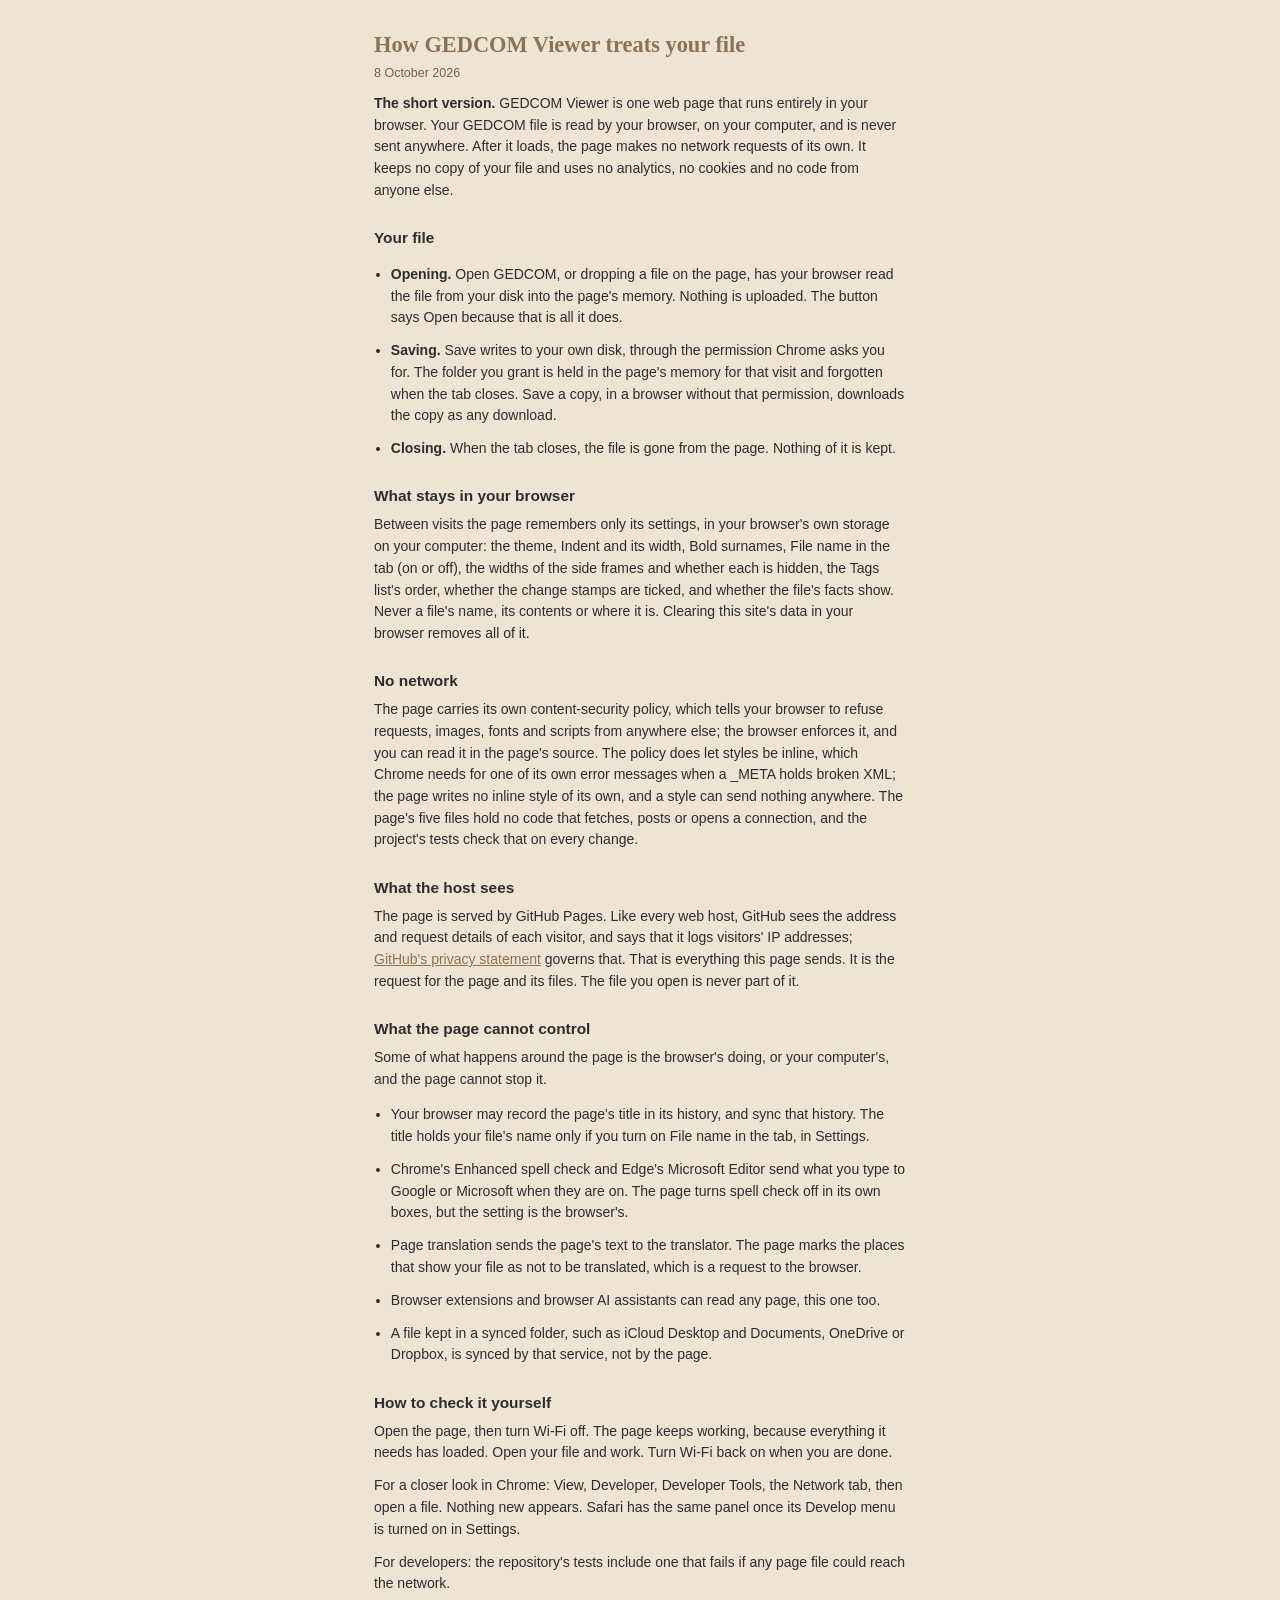
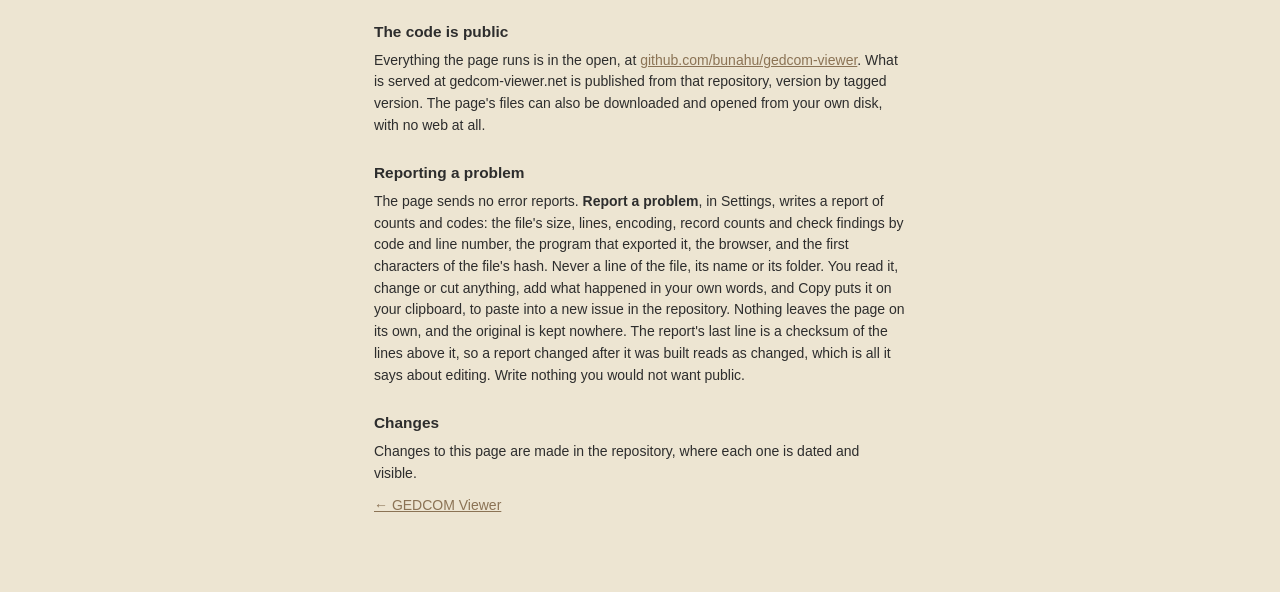
==== privacy.html @ e8d544f7 "GEDCOM Viewer 0.5.4: lines stay put when opened for typing, no file name in the tab title unless ask" ====
<!doctype html>
<!-- GEDCOM Viewer. Copyright (C) 2026 bunahu. Free software under the GNU General Public License, version 3 or later: see LICENSE. -->
<html lang="en">
<head>
<meta charset="utf-8">
<meta name="viewport" content="width=device-width, initial-scale=1">
<meta http-equiv="Content-Security-Policy" content="default-src 'none'; style-src 'self'; img-src 'self'; connect-src 'none'; form-action 'none'; base-uri 'none'">
<title>Privacy — GEDCOM Viewer</title>
<meta name="description" content="How GEDCOM Viewer treats your file: it is read in your browser and never sent anywhere; the page makes no network requests, keeps no copy, and uses no analytics.">
<link rel="stylesheet" href="style.css">
<link rel="icon" href="favicon.ico" sizes="32x32">
<link rel="icon" href="favicon.svg" type="image/svg+xml">
<link rel="apple-touch-icon" href="apple-touch-icon.png">
</head>
<body class="prose-page">

<main class="prose">
<h1>How GEDCOM Viewer treats your file</h1>
<p class="prose-date">8 October 2026</p>

<p><strong>The short version.</strong> GEDCOM Viewer is one web page that runs entirely in your
browser. Your GEDCOM file is read by your browser, on your computer, and is never sent anywhere.
After it loads, the page makes no network requests of its own. It keeps no copy of your file and
uses no analytics, no cookies and no code from anyone else.</p>

<h2>Your file</h2>
<ul>
<li><strong>Opening.</strong> Open GEDCOM, or dropping a file on the page, has your browser read the
file from your disk into the page's memory. Nothing is uploaded. The button says Open because that
is all it does.</li>
<li><strong>Saving.</strong> Save writes to your own disk, through the permission Chrome asks you for.
The folder you grant is held in the page's memory for that visit and forgotten when the tab
closes. Save a copy, in a browser without that permission, downloads the copy as any download.</li>
<li><strong>Closing.</strong> When the tab closes, the file is gone from the page. Nothing of it is
kept.</li>
</ul>

<h2>What stays in your browser</h2>
<p>Between visits the page remembers only its settings, in your browser's own storage on your
computer: the theme, Indent and its width, Bold surnames, File name in the tab (on or off),
the widths of the side frames and whether each is hidden, the Tags list's order, whether the change
stamps are ticked, and whether the file's facts show. Never a file's name, its contents or where it
is. Clearing this site's data in your browser removes all of it.</p>

<h2>No network</h2>
<p>The page carries its own content-security policy, which tells your browser to refuse requests,
images, fonts and scripts from anywhere else; the browser enforces it, and you can read it in the
page's source. The policy does let styles be inline, which Chrome needs for one of its own error
messages when a _META holds broken XML; the page writes no inline style of its own, and
a style can send nothing anywhere. The page's five files hold no code that fetches, posts or opens
a connection, and the project's tests check that on every change.</p>

<h2>What the host sees</h2>
<p>The page is served by GitHub Pages. Like every web host, GitHub sees the address and request
details of each visitor, and says that it logs visitors' IP addresses;
<a href="https://docs.github.com/site-policy/privacy-policies/github-general-privacy-statement">GitHub's privacy statement</a>
governs that. That is everything this page sends. It is the request for the page and its files.
The file you open is never part of it.</p>

<h2>What the page cannot control</h2>
<p>Some of what happens around the page is the browser's doing, or your computer's, and the page
cannot stop it.</p>
<ul>
<li>Your browser may record the page's title in its history, and sync that history. The title holds
your file's name only if you turn on File name in the tab, in Settings.</li>
<li>Chrome's Enhanced spell check and Edge's Microsoft Editor send what you type to Google or
Microsoft when they are on. The page turns spell check off in its own boxes, but the setting is
the browser's.</li>
<li>Page translation sends the page's text to the translator. The page marks the places that show
your file as not to be translated, which is a request to the browser.</li>
<li>Browser extensions and browser AI assistants can read any page, this one too.</li>
<li>A file kept in a synced folder, such as iCloud Desktop and Documents, OneDrive or Dropbox, is
synced by that service, not by the page.</li>
</ul>

<h2>How to check it yourself</h2>
<p>Open the page, then turn Wi-Fi off. The page keeps working, because everything it needs has
loaded. Open your file and work. Turn Wi-Fi back on when you are done.</p>
<p>For a closer look in Chrome: View, Developer, Developer Tools, the Network tab, then open a file.
Nothing new appears. Safari has the same panel once its Develop menu is turned on in Settings.</p>
<p>For developers: the repository's tests include one that fails if any page file could reach the
network.</p>

<h2>The code is public</h2>
<p>Everything the page runs is in the open, at
<a href="https://github.com/bunahu/gedcom-viewer">github.com/bunahu/gedcom-viewer</a>. What is
served at gedcom-viewer.net is published from that repository, version by tagged version. The
page's files can also be downloaded and opened from your own disk, with no web at all.</p>

<h2>Reporting a problem</h2>
<p>The page sends no error reports. <strong>Report a problem</strong>, in Settings, writes a report of
counts and codes: the file's size, lines, encoding, record counts and check findings by code and
line number, the program that exported it, the browser, and the first characters of the file's
hash. Never a line of the file, its name or its folder. You read it, change or cut anything, add
what happened in your own words, and Copy puts it on your clipboard, to paste into a new issue in
the repository. Nothing leaves the page on its own, and the original is kept nowhere. The report's
last line is a checksum of the lines above it, so a report changed after it was built reads as
changed, which is all it says about editing. Write nothing you would not want public.</p>

<h2>Changes</h2>
<p>Changes to this page are made in the repository, where each one is dated and visible.</p>

<p class="prose-back"><a href="index.html">← GEDCOM Viewer</a></p>
</main>

</body>
</html>
---- style.css ----
/* GEDCOM Viewer. Copyright (C) 2026 bunahu. Free software under the GNU General Public License, version 3 or later: see LICENSE. */
/* GEDCOM Viewer — the look.
 *
 * Every colour, size and width is a custom property in the first three blocks below; the rules
 * after them only use them. README.md lists the properties and what each one moves.
 */

/* The sibling project's three palettes, as it has them (sibling/frontend/src/index.css at v3.254.9). Light is the
   default; Theme steps light → sunset → dark by setting a class on <html>. */
:root {
  --color-bg: #ede5d2;
  --color-bg-card: #f6efe1;
  --color-bg-sidebar: #e3d8c3;
  --color-text: #2d2d2d;
  --color-text-muted: #6e6256;
  --color-nonbio: #2563eb;
  --color-info: #2563eb;
  --color-border: #d3c8b3;
  --color-accent: #c4a45a;
  --color-accent-hover: #8b7355;
  --color-success: #5cb85c;
  --color-warning: #d4a24e;
  --color-danger: #c0392b;
  --color-entity-repository: #6d4aa0;
  --color-entity-collection: #4558a3;
  --color-entity-source: #1f6d39;
  --color-entity-source-claim: #689f38;
  --color-entity-assertion: #d4ae22;
  --color-entity-workshop: #c2410c;
  --color-affiliation: #2a7d8c;
  --color-ancestor: #a67c00;
  --color-assertion-mark: #9c3a9e;
}

.dark {
  --color-bg: #1a1814;
  --color-bg-card: #221f1c;
  --color-bg-sidebar: #28251f;
  --color-text: #e8e6df;
  --color-text-muted: #8a857a;
  --color-nonbio: #7da9f0;
  --color-info: #7da9f0;
  --color-border: #36322a;
  --color-accent: #c4a45a;
  --color-accent-hover: #8b7355;
  --color-success: #5cb85c;
  --color-warning: #d4a24e;
  --color-danger: #c0392b;
  --color-entity-repository: #8c6bc4;
  --color-entity-collection: #6b7ec9;
  --color-entity-source: #4ea05a;
  --color-entity-source-claim: #91c84e;
  --color-entity-assertion: #ecc83c;
  --color-entity-workshop: #e07a3d;
  --color-affiliation: #3a9bad;
  --color-ancestor: #e3ba4d;
  --color-assertion-mark: #d488e0;
  color-scheme: dark;
}

.sunset {
  --color-bg: #3e3933;
  --color-bg-card: #4a4339;
  --color-bg-sidebar: #56503f;
  --color-text: #ede4d3;
  --color-text-muted: #b8aa92;
  --color-nonbio: #8fb8f5;
  --color-info: #8fb8f5;
  --color-border: #5a4f43;
  --color-accent: #c4a45a;
  --color-accent-hover: #8b7355;
  --color-success: #5cb85c;
  --color-warning: #d4a24e;
  --color-danger: #c0392b;
  --color-entity-repository: #8c6bc4;
  --color-entity-collection: #6b7ec9;
  --color-entity-source: #4ea05a;
  --color-entity-source-claim: #91c84e;
  --color-entity-assertion: #ecc83c;
  --color-entity-workshop: #e07a3d;
  --color-affiliation: #3a9bad;
  --color-ancestor: #e3ba4d;
  --color-assertion-mark: #d488e0;
  color-scheme: dark;
}

/* GEDCOM Viewer's own properties. Colours here are drawn from the palette above, so each theme carries
   them; change one here and it changes in all three. */
:root {
  /* type */
  --font-title: 'Iowan Old Style', 'Palatino Linotype', Palatino, 'Book Antiqua', Georgia, serif;
  --font-size-title: 20px;
  --title-color: var(--color-accent-hover);         /* GEDCOM, in the title */
  --font-size-file: 15px;                           /* the open file's name */
  --file-bg: color-mix(in srgb, var(--color-accent) 16%, transparent);
  --file-border: var(--color-accent);
  --font-body: -apple-system, BlinkMacSystemFont, 'Segoe UI', Roboto, sans-serif;
  --font-grid: ui-monospace, SFMono-Regular, Menlo, monospace;
  --font-size-body: 14px;
  --font-size-small: 12.5px;
  --font-size-grid: 13px;
  --tag-weight: 650;

  /* the grid */
  --row-height: 22px;                 /* every row, one height; the page reads it at load */
  --tab-size: 4;                      /* how wide a tab inside a value shows */
  --row-tint: transparent;            /* a row's tint; each state below sets it (selected, found, changed…) */
  --row-selected: color-mix(in srgb, var(--color-accent) 30%, transparent);
  --row-hit: color-mix(in srgb, var(--color-info) 12%, transparent);
  --row-hover: color-mix(in srgb, var(--color-accent) 10%, transparent);
  --line-number-color: var(--color-text-muted);
  --level-color: var(--color-text-muted);
  --id-color: var(--color-accent-hover);
  --tag-color: var(--color-text);
  --value-color: var(--color-text);
  --pointer-color: var(--color-info);
  --raw-color: var(--color-danger);   /* a line that did not parse, shown as written */
  --match-bg: color-mix(in srgb, var(--color-warning) 55%, transparent);
  --special-bg: color-mix(in srgb, var(--color-warning) 30%, transparent);
  --mark-error: var(--color-danger);
  --mark-note: var(--color-warning);
  --mark-size: 7px;
  --fold-color: var(--color-text-muted);   /* the ▸ ▾ that shut and open a block */
  --section-bg: color-mix(in srgb, var(--color-text) 7%, transparent);   /* a section's row, between record types */
  --fold-size: 1.25em;
  --hidden-bg: var(--hover-bg);            /* the count of lines a shut block hides */

  /* editing: what is not yet saved */
  --mark-changed: var(--color-entity-collection);   /* a changed line: the bar at its left, its tint */
  --mark-added: var(--color-success);               /* an added line */
  --mark-removed: var(--color-danger);              /* the rule where lines were removed */
  --mark-bar: 3px;
  --row-changed: color-mix(in srgb, var(--mark-changed) 14%, transparent);
  --row-added: color-mix(in srgb, var(--mark-added) 14%, transparent);
  --row-removed: color-mix(in srgb, var(--mark-removed) 10%, transparent);   /* a removed line, with Edit on */
  --mark-moved: var(--color-affiliation);           /* a moved line (3.4a): the bar at its left, its tint; the rule where it was taken from */
  --row-moved: color-mix(in srgb, var(--mark-moved) 12%, transparent);
  --drop-line: var(--color-accent);                 /* the gold line where a dragged block would land */
  --drop-line-width: 2px;
  --drag-dim: 0.35;                                 /* how faint what would move is drawn while it is dragged */
  --edit-bg: var(--color-bg);                       /* the box a line is typed in */
  --more-color: var(--color-text-muted);            /* "… 81,797 more" at the end of a clipped row */

  /* the frame */
  --left-width: 290px;                /* the side panel; dragged wider or narrower, remembered */
  --right-width: 360px;               /* the right pane; the same */
  --split-width: 5px;
  --split-color: var(--color-border);
  --icon-button: 28px;                /* the square buttons that carry an icon: the side frames, the tags' order */
  --strip-height: 38px;               /* the strip above the lines: Top, Back, Collapse all */
  --aside-shade: color-mix(in srgb, var(--color-text) 28%, transparent);   /* the shade at the number column's edge while the lines are scrolled sideways */
  --frame-ease: 200ms;                /* how long a side frame takes to hide or show */
  --menu-width: 19em;                 /* the Settings menu */
  --copy-color: var(--color-text-muted);   /* the copy button at a box's top right */
  --copy-done: var(--color-success);       /* …once it has copied */
  --surname-weight: 700;              /* Bold surnames */
  --help-max-width: 40em;             /* what a check means, in the right frame */
  --prose-max-width: 38em;            /* the privacy page's column of text */
  --report-height: 14em;              /* the Report a problem box */
  --meta-max-height: 60vh;            /* the story of a _META, before it scrolls */
  --table-border: var(--color-border);   /* the tables in a story, and the persons of a _META */
  --list-row-height: 26px;            /* the rows of Records, Checks and Tags */
  --bar-padding: 8px 14px;
  --gap: 10px;
  --radius: 0.5rem;                   /* inputs, buttons and cards, as the sibling project's */
  --input-padding: 0.3rem 0.6rem;
  --focus-ring: 2px solid var(--color-accent);
  --pressed-bg: color-mix(in srgb, var(--color-accent) 35%, transparent);
  --hover-bg: color-mix(in srgb, var(--color-accent) 18%, transparent);
  --drop-bg: color-mix(in srgb, var(--color-accent) 18%, transparent);
  --dialog-width: 46rem;
  --shadow: 0 12px 36px color-mix(in srgb, var(--color-text) 24%, transparent);
  --backdrop: color-mix(in srgb, var(--color-text) 22%, transparent);
}

/* ---------------------------------------------------------------------------------------------- */

html, body { height: 100%; overscroll-behavior: none; }
body {
  margin: 0;
  display: flex;
  flex-direction: column;
  overflow: hidden;
  background: var(--color-bg);
  color: var(--color-text);
  font: var(--font-size-body)/1.4 var(--font-body);
  -webkit-font-smoothing: antialiased;
}
button, input { font: inherit; color: inherit; }
input[type="checkbox"] { accent-color: var(--color-accent); }

.button {
  padding: var(--input-padding);
  border: 1px solid var(--color-border);
  border-radius: var(--radius);
  background: transparent;
  cursor: pointer;
  white-space: nowrap;
}
.button:hover:not(:disabled) { background: var(--hover-bg); }
.button[aria-pressed="true"] { background: var(--pressed-bg); border-color: var(--color-accent); }
.button:disabled { opacity: 0.4; cursor: default; }
.button:focus-visible { outline: var(--focus-ring); outline-offset: -1px; }

/* the sibling project's .sibling-input: half-rem radius, a one-pixel border, the gold ring when in use */
.input {
  min-width: 0;
  padding: var(--input-padding);
  border: 1px solid var(--color-border);
  border-radius: var(--radius);
  background: var(--color-bg);
  color: var(--color-text);
}
.input::placeholder { color: var(--color-text-muted); }
.input:focus { outline: var(--focus-ring); outline-offset: -1px; }

/* a square button carrying an icon */
.icon-button {
  flex: none;
  width: var(--icon-button);
  height: var(--icon-button);
  padding: 0;
  border: 1px solid transparent;
  border-radius: var(--radius);
  background: transparent;
  color: var(--color-text-muted);
  cursor: pointer;
  display: inline-flex;
  align-items: center;
  justify-content: center;
}
.icon-button:hover { background: var(--hover-bg); color: var(--color-text); }
.icon-button[aria-pressed="true"] { background: var(--pressed-bg); border-color: var(--color-accent); color: var(--color-text); }
.icon-button:focus-visible { outline: var(--focus-ring); outline-offset: -1px; }

/* -- the bar ----------------------------------------------------------------------------------- */

.bar {
  flex: none;
  padding: var(--bar-padding);
  background: var(--color-bg-card);
  border-bottom: 1px solid var(--color-border);
}
.bar-top { display: flex; align-items: center; gap: var(--gap); min-width: 0; }
.app-name { white-space: nowrap; }
.app-title { font-family: var(--font-title); font-size: var(--font-size-title); letter-spacing: 0.01em; }
.app-title-gedcom { color: var(--title-color); font-weight: 700; letter-spacing: 0.06em; }
.version { font-size: var(--font-size-small); color: var(--color-text-muted); }
/* the open file's name: a chip; a click shows its facts under it */
.file-name {
  min-width: 0;
  max-width: 42vw;
  padding: 3px 12px;
  border: 1px solid var(--file-border);
  border-radius: 999px;
  background: var(--file-bg);
  font-size: var(--font-size-file);
  font-weight: 650;
  overflow: hidden;
  text-overflow: ellipsis;
  white-space: nowrap;
  cursor: pointer;
}
.file-name::after { content: ' ▸'; color: var(--color-text-muted); font-weight: 400; }
.file-name[aria-expanded="true"]::after { content: ' ▾'; }
.file-name:hover { background: var(--pressed-bg); }
.file-name:focus-visible { outline: var(--focus-ring); outline-offset: 1px; }
.file-name[hidden] { display: none; }
.dirty { margin-left: calc(-0.6 * var(--gap)); color: var(--mark-changed); }
.dirty[hidden] { display: none; }
.actions { margin-left: auto; display: flex; align-items: center; gap: 6px; }
.gap { width: var(--gap); }
.goto-box { display: inline-flex; align-items: center; gap: 4px; }
.goto { width: 9.5em; }
.goto-go, .goto-clear { padding: 0.3rem 0.55rem; }
.indent-width { width: 3.6em; }
/* Settings: a menu under its button, closed by a click elsewhere or Esc */
.menu {
  position: fixed;
  margin: 0;
  min-width: var(--menu-width);
  padding: 10px 12px;
  border: 1px solid var(--color-border);
  border-radius: var(--radius);
  background: var(--color-bg-card);
  color: var(--color-text);
  box-shadow: var(--shadow);
  flex-direction: column;
  gap: 8px;
}
.menu:popover-open { display: flex; }
.menu-row { display: flex; align-items: center; justify-content: space-between; gap: 12px; }
.menu-name { color: var(--color-text-muted); }
.menu-choices { display: inline-flex; align-items: center; gap: 4px; }
.facts {
  margin-top: 3px;
  min-height: 1.4em;
  color: var(--color-text-muted);
  font-size: var(--font-size-small);
  white-space: nowrap;
  overflow: hidden;
  text-overflow: ellipsis;
}
.facts .fact.is-link {
  padding: 0;
  border: 0;
  background: none;
  font: inherit;
  color: inherit;
  cursor: pointer;
  text-decoration: underline dotted;
  text-underline-offset: 3px;
}
.facts .fact.is-link:hover { color: var(--pointer-color); }
.facts .open-another { margin-left: 2em; color: var(--pointer-color); text-decoration: none; }
.facts .sha {
  padding: 0;
  border: 0;
  background: none;
  color: var(--pointer-color);
  cursor: pointer;
  font-size: inherit;
}
.facts .hash { font-family: var(--font-grid); user-select: all; }

/* -- the counts bar ---------------------------------------------------------------------------- */

.counts {
  flex: none;
  display: flex;
  gap: 4px;
  min-height: 2.1em;
  padding: 4px 10px;
  overflow-x: auto;
  white-space: nowrap;
  border-bottom: 1px solid var(--color-border);
}
.count-item {
  padding: 2px 8px;
  border: 0;
  border-radius: var(--radius);
  background: none;
  cursor: pointer;
}
.count-item:hover { background: var(--hover-bg); }
.count-name { color: var(--color-text-muted); margin-right: 0.4em; }
.count-figure { font-weight: 600; font-variant-numeric: tabular-nums; }

/* -- the three columns ------------------------------------------------------------------------- */

.work {
  flex: 1;
  min-height: 0;
  display: grid;
  grid-template-columns: var(--left-width) var(--split-width) minmax(0, 1fr) var(--split-width) var(--right-width);
}
.work { transition: grid-template-columns var(--frame-ease) ease; }
.work.left-hidden { grid-template-columns: 0 var(--split-width) minmax(0, 1fr) var(--split-width) var(--right-width); }
.work.right-hidden { grid-template-columns: var(--left-width) var(--split-width) minmax(0, 1fr) var(--split-width) 0; }
.work.left-hidden.right-hidden { grid-template-columns: 0 var(--split-width) minmax(0, 1fr) var(--split-width) 0; }
/* a hidden frame narrows to nothing over the ease, and only then is out of reach */
.side, .detail { min-width: 0; overflow: hidden; }
.work.left-hidden .side, .work.right-hidden .detail { visibility: hidden; transition: visibility 0s var(--frame-ease); }
.split { background: var(--split-color); cursor: col-resize; }
.work.left-hidden #split-left, .work.right-hidden #split-right { cursor: default; }

.side {
  min-height: 0;
  display: flex;
  flex-direction: column;
  background: var(--color-bg-sidebar);
}
.tabs { flex: none; display: flex; flex-direction: column; gap: 1px; padding: 8px; }
.tab {
  display: flex;
  justify-content: space-between;
  padding: 4px 10px;
  border: 0;
  border-radius: var(--radius);
  background: none;
  text-align: left;
  cursor: pointer;
}
.tab:hover { background: var(--hover-bg); }
.tab[aria-selected="true"] { background: var(--pressed-bg); font-weight: 600; }
.tab-count { font-variant-numeric: tabular-nums; font-weight: 600; }
.n-error { color: var(--mark-error); }
.n-note { color: var(--mark-note); margin-left: 0.6em; }

.panel { flex: 1; min-height: 0; display: flex; flex-direction: column; gap: 6px; padding: 0 8px 8px; }
.panel[hidden] { display: none; }
.panel-head { flex: none; display: flex; gap: 6px; align-items: center; }
.panel-head-end { justify-content: flex-end; }
.panel-head .input { flex: 1; }
.panel-sum { flex: none; padding: 0 4px; color: var(--color-text-muted); font-size: var(--font-size-small); }
.search-nav { flex: none; display: flex; gap: 6px; align-items: center; }
.search-count { flex: 1; text-align: center; font-variant-numeric: tabular-nums; }
.chip {
  padding: 2px 8px;
  border: 1px solid var(--color-accent);
  border-radius: var(--radius);
  background: var(--pressed-bg);
  cursor: pointer;
  white-space: nowrap;
}

/* a list of rows: Records, Checks, Tags */
.list {
  flex: 1;
  min-height: 0;
  overflow-y: auto;
  overflow-anchor: none;
  --row-height: var(--list-row-height);
  border-radius: var(--radius);
  background: var(--color-bg-card);
  border: 1px solid var(--color-border);
}
.item {
  height: var(--list-row-height);
  line-height: var(--list-row-height);
  display: flex;
  gap: 8px;
  padding: 0 8px;
  overflow: hidden;
  white-space: nowrap;
  cursor: pointer;
  font-size: var(--font-size-small);
}
.item:hover { background: var(--row-hover); }
.item .muted { color: var(--color-text-muted); flex: none; }
.item .main { flex: 1; min-width: 0; overflow: hidden; text-overflow: ellipsis; }
.item .end { flex: none; margin-left: auto; color: var(--color-text-muted); font-variant-numeric: tabular-nums; }
.item.is-head { font-weight: 600; }
.item.is-head.is-error .muted:first-child { color: var(--mark-error); }
.item.is-head.is-note .muted:first-child { color: var(--mark-note); }
.item.is-sub { padding-left: 22px; }
.item .mono { font-family: var(--font-grid); }
.item.is-changed { box-shadow: inset var(--mark-bar) 0 0 var(--mark-changed); }
.item.is-added { box-shadow: inset var(--mark-bar) 0 0 var(--mark-added); }
.item.is-removed { box-shadow: inset var(--mark-bar) 0 0 var(--mark-removed); }
.item.is-removed .main { text-decoration: line-through; color: var(--color-text-muted); }
.item.is-moved { box-shadow: inset var(--mark-bar) 0 0 var(--mark-moved); }
.item.is-head .fold { flex: none; width: 1.4em; margin-left: -4px; }

/* -- the grid ---------------------------------------------------------------------------------- */

.middle { position: relative; min-width: 0; min-height: 0; }
.grid {
  position: absolute;
  inset: 0;
  overflow: auto;                     /* down, and sideways to the end of the longest line (3.1) */
  overscroll-behavior: none;          /* a sideways swipe at the edge never takes the browser back a page */
  overflow-anchor: none;
  outline: none;
  background: var(--color-bg-card);
  font-family: var(--font-grid);
  font-size: var(--font-size-grid);
}
/* only the rows in view exist; they sit in a layer that stays at the top of the view while the
   page scrolls under it, so a fast drag of the scrollbar shows rows, never an empty screen. The
   layer and the spacer are as wide as the longest line (the page sets it), so the grid scrolls
   sideways; a row's line number, mark and fold stay at the left edge (.fx) */
.v-rows { position: sticky; top: 0; overflow: clip; }   /* clip, not hidden: hidden would make the layer a scroll container, and .fx would stick to it instead of the grid */
.v-inner { will-change: transform; }
.v-spacer { pointer-events: none; }
.grid.is-drag { user-select: none; cursor: grabbing; }
.grid.is-drag .row { cursor: grabbing; }

.row {
  position: relative;
  height: var(--row-height);
  line-height: var(--row-height);
  display: flex;
  white-space: pre;
  overflow: clip;
  cursor: default;
  background: var(--row-tint, transparent);
}
.row:hover { --row-tint: var(--row-hover); }
.row.is-hit { --row-tint: var(--row-hit); }
.row.is-changed { --row-tint: var(--row-changed); }
.row.is-added { --row-tint: var(--row-added); }
.row.is-moved { --row-tint: var(--row-moved); }
.row.is-changed .fx { box-shadow: inset var(--mark-bar) 0 0 var(--mark-changed); }
.row.is-added .fx { box-shadow: inset var(--mark-bar) 0 0 var(--mark-added); }
.row.is-moved .fx { box-shadow: inset var(--mark-bar) 0 0 var(--mark-moved); }
.row.is-section { --row-tint: var(--section-bg); color: var(--color-text-muted); cursor: pointer; }
.row.is-section .sec-count { color: var(--color-text); font-weight: 600; }
.row.is-removed { --row-tint: var(--row-removed); color: var(--mark-removed); }
.row.is-removed .ln, .row.is-removed .tx { text-decoration: line-through; }
.row.is-sel { --row-tint: var(--row-selected); }
.row.is-dragging { opacity: var(--drag-dim); }
/* where lines were removed: a rule along the top of the line now below them (or along the bottom
   of the last line, when they were at the end); the same, in the moved colour, where a move took
   lines from (Edit on) */
.row.is-removed-above::before,
.row.is-removed-below::after,
.row.is-moved-above::before,
.row.is-moved-below::after {
  content: '';
  position: absolute;
  left: 0;
  right: 0;
  height: 2px;
  z-index: 2;
  background: var(--mark-removed);
}
.row.is-moved-above::before, .row.is-moved-below::after { background: var(--mark-moved); }
.row.is-removed-above::before, .row.is-moved-above::before { top: 0; }
.row.is-removed-below::after, .row.is-moved-below::after { bottom: 0; }
/* the part of a row that stays at the left edge while the grid scrolls sideways: the line number,
   the mark and the fold. It is opaque — the row's tint over the frame's own colour — so the text
   scrolls under it */
.fx {
  position: sticky;
  left: 0;
  z-index: 1;
  flex: none;
  display: flex;
  background: linear-gradient(var(--row-tint, transparent), var(--row-tint, transparent)), var(--color-bg-card);
}
.row.is-dragging .fx { background: var(--color-bg-card); }
.ln {
  flex: none;
  width: var(--ln-width, 8ch);
  padding-right: 1ch;
  text-align: right;
  color: var(--line-number-color);
  user-select: none;
}
.mk { flex: none; width: 2ch; display: flex; align-items: center; justify-content: center; }
/* the change dot: a changed, added or moved row, in its colour, beside the finding's dot */
.cg { flex: none; width: 2ch; display: flex; align-items: center; justify-content: center; }
.cg::before { content: ''; width: var(--mark-size); height: var(--mark-size); border-radius: 50%; }
.cg.is-changed::before { background: var(--mark-changed); }
.cg.is-added::before { background: var(--mark-added); }
.cg.is-moved::before { background: var(--mark-moved); }
/* the gold line where a dragged block would land */
.drop-line {
  position: absolute;
  left: 0;
  right: 0;
  height: var(--drop-line-width);
  margin-top: calc(-0.5 * var(--drop-line-width));
  background: var(--drop-line);
  z-index: 3;
  pointer-events: none;
}
.drop-line[hidden] { display: none; }
.mk::before { content: ''; width: var(--mark-size); height: var(--mark-size); border-radius: 50%; }
.mk.is-error::before { background: var(--mark-error); }
.mk.is-note::before { background: var(--mark-note); }
/* the indent, then the ▸ ▾ of a line with lines under it */
.fd { flex: none; }
.fold {
  display: inline-block;
  width: 2ch;
  text-align: center;
  color: var(--fold-color);
  font-size: var(--fold-size);
  line-height: 1;
  user-select: none;
}
.fold:not(:empty) { cursor: pointer; }
.fold:not(:empty):hover { color: var(--color-text); }
.tx { flex: none; tab-size: var(--tab-size); }
.more { flex: none; margin-left: 1ch; color: var(--more-color); user-select: none; }
.hc {
  flex: none;
  user-select: none;
  margin: 3px 0 3px 1ch;
  padding: 0 0.7ch;
  line-height: calc(var(--row-height) - 6px);
  border-radius: var(--radius);
  background: var(--hidden-bg);
  color: var(--color-text-muted);
  font-size: 0.85em;
}
.hc.is-changed { color: var(--mark-changed); box-shadow: inset 0 0 0 1px var(--mark-changed); }
/* a line being typed: its box fills the row */
.edit {
  flex: 1;
  min-width: 0;
  height: var(--row-height);
  padding: 0 0.5ch;
  border: 0;
  border-radius: 3px;
  background: var(--edit-bg);
  color: var(--color-text);
  font: inherit;
  tab-size: var(--tab-size);
}
.edit:focus { outline: var(--focus-ring); outline-offset: -2px; }
.grid.is-editing { overflow-y: hidden; }

/* the strip above the lines: Top, Back (while there is somewhere to go back to), Collapse all */
.middle .grid { top: var(--strip-height); }
.strip {
  position: absolute;
  top: 0;
  left: 0;
  right: 0;
  height: var(--strip-height);
  display: flex;
  align-items: center;
  gap: 6px;
  padding: 0 8px;
  border-bottom: 1px solid var(--color-border);
  background: var(--color-bg-card);
  z-index: 4;
}
.strip .button { padding: 0.2rem 0.55rem; }
.strip-gap { flex: 1; }
.back[hidden], .strip .button[hidden] { display: none; }
/* scrolled sideways, the number column casts a shade on the lines going under it */
.grid.is-aside .fx::after {
  content: '';
  position: absolute;
  top: 0;
  bottom: 0;
  right: 0;
  width: 7px;
  transform: translateX(100%);
  background: linear-gradient(to right, var(--aside-shade), transparent);
  pointer-events: none;
}

.lv { color: var(--level-color); }
.id { color: var(--id-color); }
.tg { color: var(--tag-color); font-weight: var(--tag-weight); }
.val { color: var(--value-color); }
.ptr { color: var(--pointer-color); cursor: pointer; }
.ptr:hover { text-decoration: underline; }
.raw { color: var(--raw-color); }
mark { background: var(--match-bg); color: inherit; border-radius: 2px; }
.ch {
  padding: 0 2px;
  border-radius: 3px;
  background: var(--special-bg);
  font-size: 0.85em;
}

.empty {
  position: absolute;
  inset: 0;
  display: flex;
  flex-direction: column;
  align-items: center;
  justify-content: center;
  gap: 12px;
  background: var(--color-bg-card);
}
.empty[hidden] { display: none; }
.empty .button { font-size: 1.1em; padding: 0.5rem 1.4rem; }
.message { max-width: 34em; text-align: center; color: var(--color-danger); }
/* under the button: nothing is uploaded, and where that is said in full */
.empty-note { max-width: 34em; margin: 0; text-align: center; color: var(--color-text-muted); font-size: var(--font-size-small); line-height: 1.5; }
.empty-note a { color: var(--color-accent-hover); }

/* what an act or a save has to say: at the foot of the grid, until clicked or replaced */
.notice {
  position: absolute;
  left: 50%;
  bottom: 14px;
  transform: translateX(-50%);
  width: max-content;
  max-width: calc(100% - 28px);
  padding: 8px 14px;
  border: 1px solid var(--color-border);
  border-radius: var(--radius);
  background: var(--color-bg-card);
  box-shadow: var(--shadow);
  cursor: pointer;
  overflow-wrap: anywhere;
}
.notice[hidden] { display: none; }
.notice.is-ok { border-color: var(--mark-added); }
.notice.is-error { border-color: var(--color-danger); color: var(--color-danger); }

/* -- the right pane ---------------------------------------------------------------------------- */

.detail {
  min-width: 0;
  overflow: auto;
  padding: 12px 14px;
  background: var(--color-bg-card);
  font-size: var(--font-size-small);
}
.detail-head { font-family: var(--font-grid); font-size: var(--font-size-grid); }
.detail-value {
  margin-top: 6px;
  font-family: var(--font-grid);
  font-size: var(--font-size-grid);
  white-space: pre-wrap;
  overflow-wrap: anywhere;
  tab-size: var(--tab-size);
}
/* a box of text with a copy button at its top right (3.2): two overlapping squares, a check mark
   for a moment once it has copied */
.has-copy { position: relative; padding-right: 26px; }
.copy {
  position: absolute;
  top: 2px;
  right: 2px;
  width: 22px;
  height: 22px;
  padding: 0;
  border: 0;
  border-radius: 4px;
  background: none;
  color: var(--copy-color);
  cursor: pointer;
  display: flex;
  align-items: center;
  justify-content: center;
}
.copy:hover { background: var(--hover-bg); color: var(--color-text); }
.copy:focus-visible { outline: var(--focus-ring); }
.copy.is-done { color: var(--copy-done); }
.surname { font-weight: var(--surname-weight); }
/* what a check means (3.6) */
.help { max-width: var(--help-max-width); }
.help-code { font-weight: 700; margin-right: 0.5em; }
.help.is-error .help-code { color: var(--mark-error); }
.help.is-note .help-code { color: var(--mark-note); }
.help-name { font-weight: 600; font-size: var(--font-size-body); }
.help-text { margin-top: 8px; line-height: 1.5; }
/* a _META drawn as it reads (3.3): the story in web formatting, the transcription as text, the
   persons as a table, the cemetery and the record id each one line */
.meta-story {
  max-height: var(--meta-max-height);
  overflow: auto;
  font-family: var(--font-body);
  font-size: var(--font-size-small);
  line-height: 1.5;
  white-space: normal;
}
.meta-story p, .meta-story div, .meta-story blockquote, .meta-story address, .meta-story ul, .meta-story ol, .meta-story dl { margin: 0 0 0.6em; }
.meta-story blockquote { padding-left: 1em; border-left: 3px solid var(--color-border); }
.meta-story pre { white-space: pre-wrap; overflow-wrap: anywhere; font-family: var(--font-grid); }
.meta-story h1, .meta-story h2, .meta-story h3, .meta-story h4, .meta-story h5, .meta-story h6 { margin: 0.4em 0; font-size: 1.1em; }
.meta-story hr { border: 0; border-top: 1px solid var(--color-border); margin: 0.6em 0; }
.meta-story table { border-collapse: collapse; margin: 0 0 0.6em; }
.meta-story td, .meta-story th { border: 1px solid var(--table-border); padding: 2px 6px; vertical-align: top; }
.meta-story ul, .meta-story ol { padding-left: 1.4em; }
.meta-story dd { margin-left: 1.2em; }
.meta-text { white-space: pre-wrap; overflow-wrap: anywhere; }
.persons { border-collapse: collapse; width: 100%; font-size: var(--font-size-small); }
.persons th, .persons td { border: 1px solid var(--table-border); padding: 2px 6px; text-align: left; vertical-align: top; }
.persons th { color: var(--color-text-muted); font-weight: 600; }
.detail-section { margin-top: 14px; }
.detail-title { color: var(--color-text-muted); margin-bottom: 4px; }
.detail-title.mono { font-family: var(--font-grid); }
.detail-card {
  padding: 8px 10px;
  border: 1px solid var(--color-border);
  border-radius: var(--radius);
  background: var(--color-bg);
}
.detail-link { cursor: pointer; }
.detail-link:hover .id, .detail-link:hover .main { text-decoration: underline; }
.detail-list { display: flex; flex-direction: column; gap: 2px; }
.detail-row { display: flex; gap: 8px; cursor: pointer; }
.detail-row:hover { background: var(--row-hover); }
.detail-row .ln-small { flex: none; color: var(--line-number-color); font-variant-numeric: tabular-nums; }
.detail-row .main { flex: 1; min-width: 0; overflow: hidden; text-overflow: ellipsis; white-space: nowrap; }
.finding { display: flex; gap: 8px; }
.finding .code { flex: none; font-weight: 600; }
.finding.is-error .code { color: var(--mark-error); }
.finding.is-note .code { color: var(--mark-note); }
.detail-actions { display: flex; flex-wrap: wrap; gap: 4px; margin-bottom: 12px; }
.detail-actions .button { padding: 0.15rem 0.55rem; }
.detail-was { box-shadow: inset var(--mark-bar) 0 0 var(--mark-changed); padding-left: 10px; }
.detail-moved { color: var(--mark-moved); font-weight: 600; }
.detail-removed-title { color: var(--mark-removed); font-weight: 600; }
.detail-removed { color: var(--mark-removed); text-decoration: line-through; }
.detail-added { color: var(--mark-added); font-weight: 600; }

/* -- dialogs: Save, Save a copy, deleting, a file changed on disk ------------------------------ */

.dialog {
  width: min(var(--dialog-width), calc(100vw - 32px));
  max-height: calc(100vh - 64px);
  padding: 0;
  border: 1px solid var(--color-border);
  border-radius: var(--radius);
  background: var(--color-bg-card);
  color: var(--color-text);
  box-shadow: var(--shadow);
}
.dialog::backdrop { background: var(--backdrop); }
.dialog-form { display: flex; flex-direction: column; max-height: calc(100vh - 66px); }
.dialog-title { margin: 0; padding: 14px 18px 8px; font-size: 1.05em; overflow-wrap: anywhere; }
.dialog-body { display: flex; flex-direction: column; gap: 8px; min-height: 0; padding: 0 18px; overflow: auto; }
.dialog-buttons { display: flex; justify-content: flex-end; gap: 8px; padding: 12px 18px 14px; }
.button.is-primary { background: var(--pressed-bg); border-color: var(--color-accent); font-weight: 600; }
.dialog-sum { color: var(--color-text-muted); }
.dialog-list {
  max-height: 42vh;
  overflow: auto;
  padding: 6px 10px;
  border: 1px solid var(--color-border);
  border-radius: var(--radius);
  background: var(--color-bg);
  font-size: var(--font-size-small);
}
.chg { display: flex; gap: 8px; margin-top: 6px; }
.chg:first-child { margin-top: 0; }
.chg-kind { font-weight: 600; }
.chg.is-changed .chg-kind { color: var(--mark-changed); }
.chg.is-added .chg-kind { color: var(--mark-added); }
.chg.is-removed .chg-kind { color: var(--mark-removed); }
.chg.is-moved .chg-kind { color: var(--mark-moved); }
.chg .muted, .dialog-check .muted { color: var(--color-text-muted); }
.chg-line {
  padding-left: 1.4em;
  font-family: var(--font-grid);
  white-space: pre-wrap;
  overflow-wrap: anywhere;
  tab-size: var(--tab-size);
}
.chg-sign { display: inline-block; width: 1.4em; margin-left: -1.4em; font-weight: 700; }
.chg-line.is-was .chg-sign { color: var(--mark-removed); }
.chg-line.is-now .chg-sign { color: var(--mark-added); }
.dialog-check { display: flex; align-items: baseline; gap: 8px; }
.dialog-check .mono { font-family: var(--font-grid); overflow-wrap: anywhere; }
.dialog-stamps { display: flex; flex-direction: column; gap: 2px; padding-left: 24px; font-size: var(--font-size-small); }
.dialog-stamps[hidden] { display: none; }
.dialog-note { display: flex; align-items: center; gap: 8px; }
/* P8 — Report a problem: the report in a box of its own, to read, change or cut; What happened under it */
.report {
  width: 100%;
  min-height: var(--report-height);
  padding: 6px 8px;
  border: 1px solid var(--color-border);
  border-radius: var(--radius);
  background: var(--color-bg);
  color: var(--color-text);
  font: var(--font-size-small)/1.45 var(--font-grid);
  resize: vertical;
  box-sizing: border-box;
}
.report.is-words { min-height: 5em; font-family: var(--font-body); }
.report:focus { outline: var(--focus-ring); outline-offset: -1px; }
.dialog-note .input { flex: 1; }

/* -- dropping a file on the page --------------------------------------------------------------- */

.drop {
  position: fixed;
  inset: 0;
  background: var(--drop-bg);
  border: 3px dashed var(--color-accent);
  pointer-events: none;
}
.drop[hidden] { display: none; }

/* ---------------------------------------------------------------------------------------------- */
/* privacy.html: a page of text in the same look, and no script */
.prose-page { display: block; overflow: auto; }
.prose { max-width: var(--prose-max-width); margin: 0 auto; padding: 2rem 1.25rem 4rem; line-height: 1.55; }
.prose h1 { font: 700 1.6em var(--font-title); color: var(--title-color); margin: 0 0 0.25em; }
.prose h2 { font-size: 1.1em; margin: 1.6em 0 0.4em; }
.prose p, .prose li { margin: 0 0 0.8em; }
.prose ul { padding-left: 1.2em; }
.prose a { color: var(--color-accent-hover); }
.prose-date { color: var(--color-text-muted); font-size: var(--font-size-small); }
.prose-back { margin-top: 2.5em; }
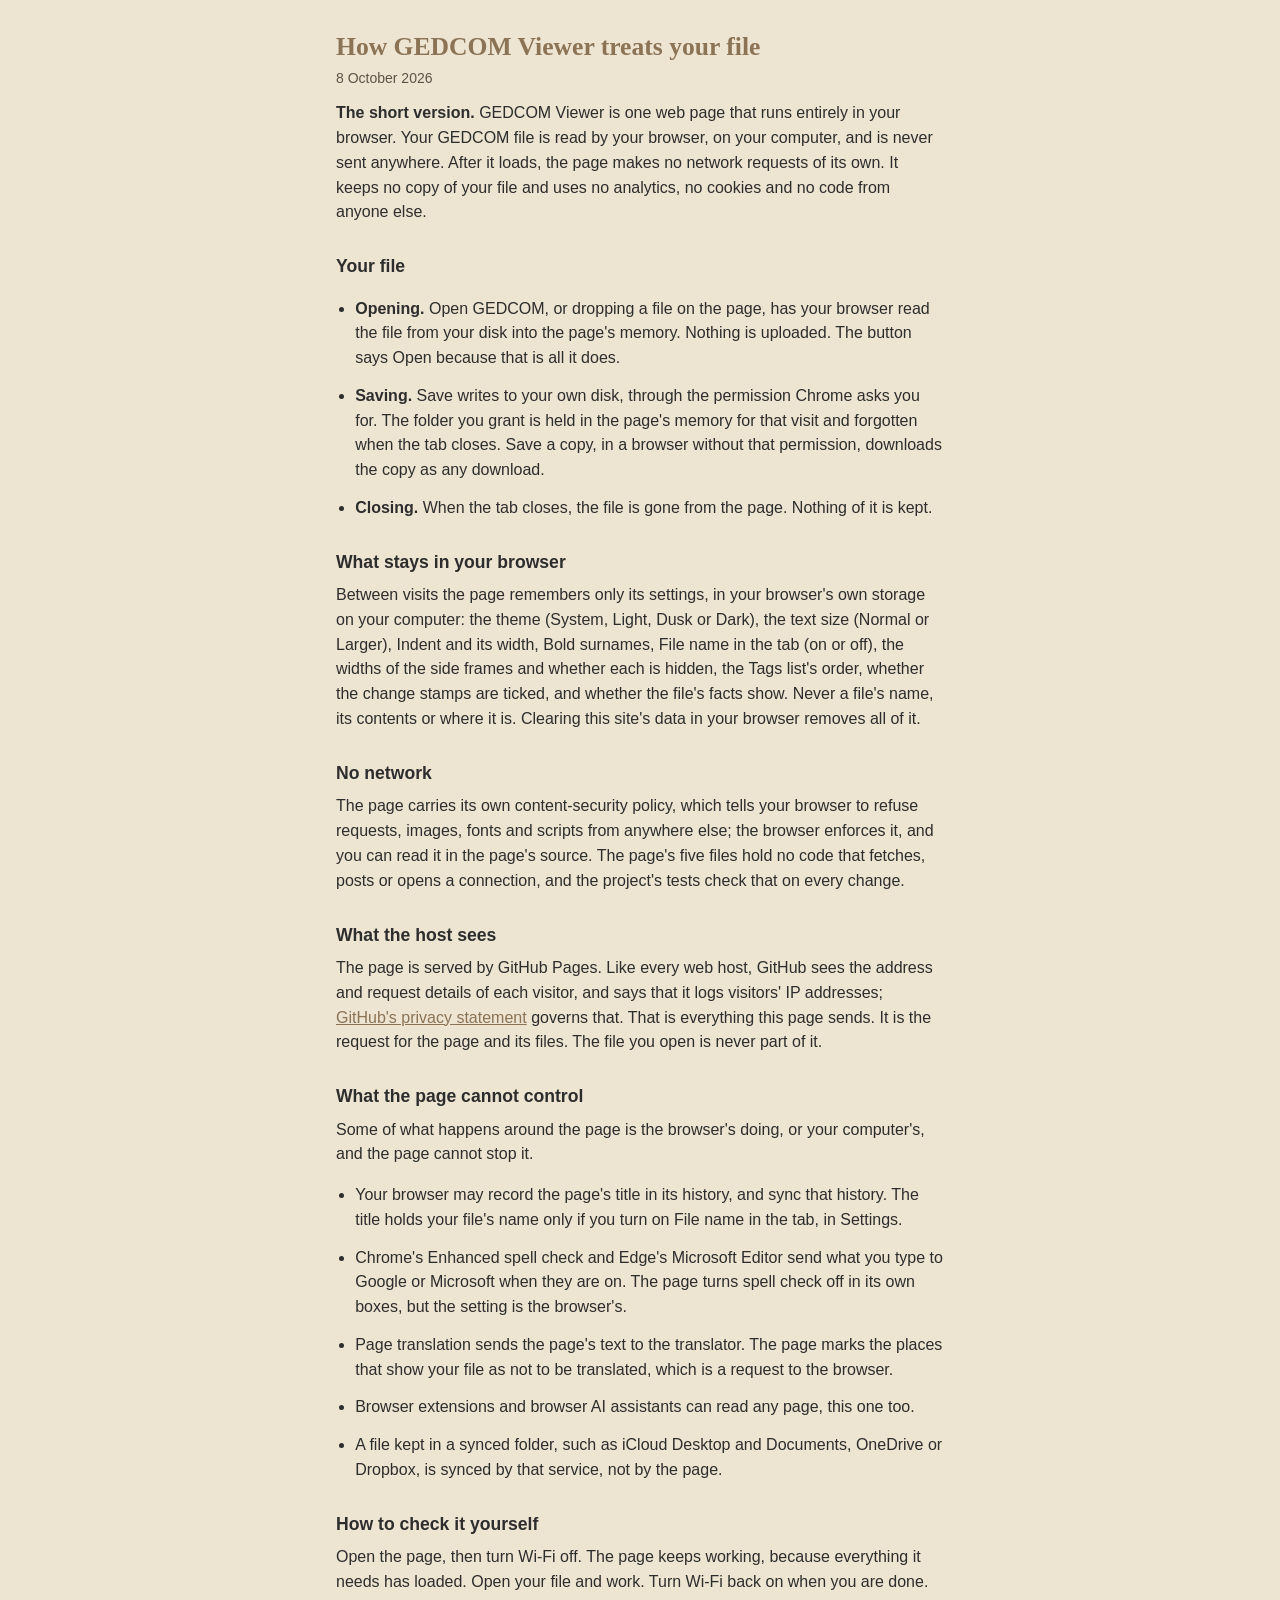
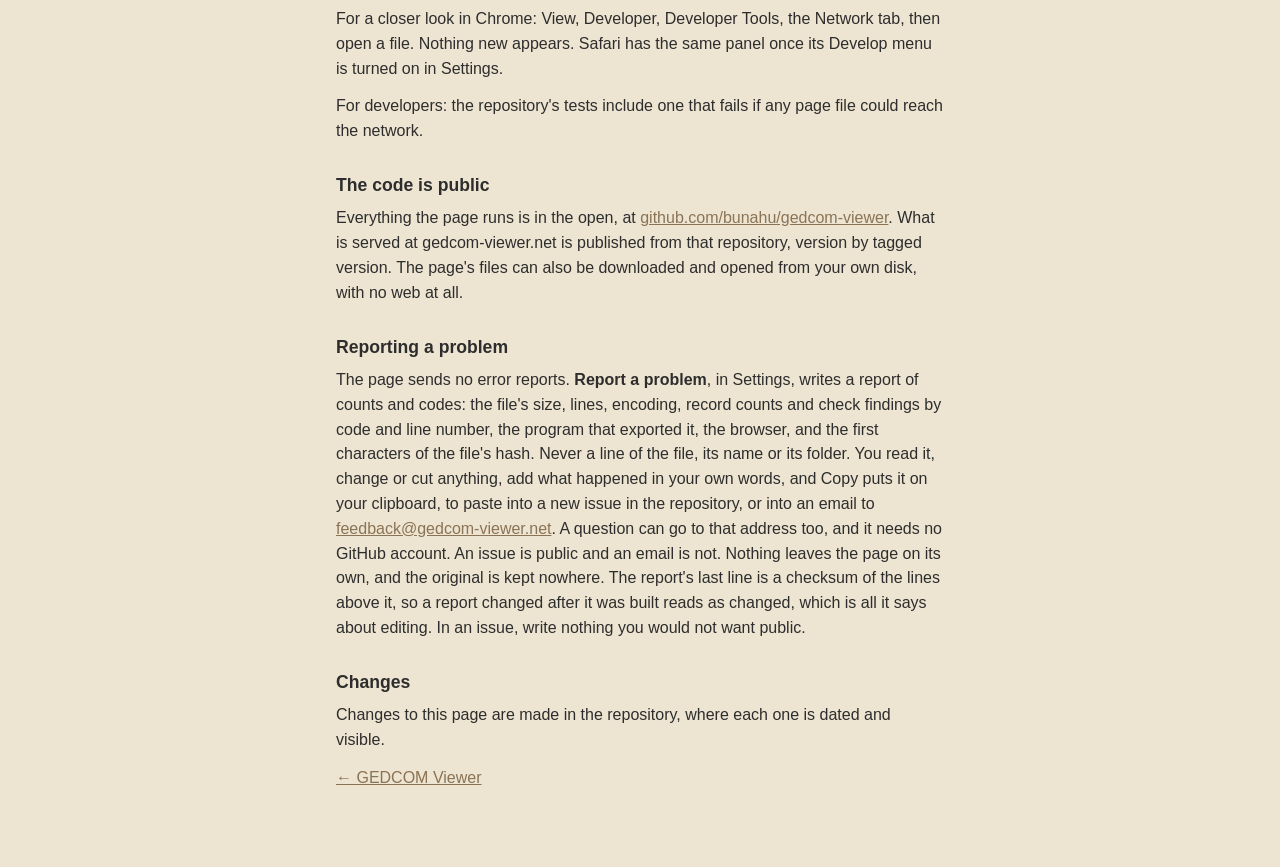
==== commit e29802d4: "GEDCOM Viewer 0.5.5: text and borders reach WCAG 2.2 AA contrast in all three looks; larger type and" ====
--- a/privacy.html
+++ b/privacy.html
@@ -37,7 +37,8 @@
 
 <h2>What stays in your browser</h2>
 <p>Between visits the page remembers only its settings, in your browser's own storage on your
-computer: the theme, Indent and its width, Bold surnames, File name in the tab (on or off),
+computer: the theme (System, Light, Dusk or Dark), the text size (Normal or Larger), Indent and its
+width, Bold surnames, File name in the tab (on or off),
 the widths of the side frames and whether each is hidden, the Tags list's order, whether the change
 stamps are ticked, and whether the file's facts show. Never a file's name, its contents or where it
 is. Clearing this site's data in your browser removes all of it.</p>
@@ -45,9 +46,7 @@
 <h2>No network</h2>
 <p>The page carries its own content-security policy, which tells your browser to refuse requests,
 images, fonts and scripts from anywhere else; the browser enforces it, and you can read it in the
-page's source. The policy does let styles be inline, which Chrome needs for one of its own error
-messages when a _META holds broken XML; the page writes no inline style of its own, and
-a style can send nothing anywhere. The page's five files hold no code that fetches, posts or opens
+page's source. The page's five files hold no code that fetches, posts or opens
 a connection, and the project's tests check that on every change.</p>
 
 <h2>What the host sees</h2>
@@ -93,9 +92,12 @@
 line number, the program that exported it, the browser, and the first characters of the file's
 hash. Never a line of the file, its name or its folder. You read it, change or cut anything, add
 what happened in your own words, and Copy puts it on your clipboard, to paste into a new issue in
-the repository. Nothing leaves the page on its own, and the original is kept nowhere. The report's
-last line is a checksum of the lines above it, so a report changed after it was built reads as
-changed, which is all it says about editing. Write nothing you would not want public.</p>
+the repository, or into an email to
+<a href="mailto:feedback@gedcom-viewer.net">feedback@gedcom-viewer.net</a>. A question can go to that
+address too, and it needs no GitHub account. An issue is public and an email is not. Nothing leaves
+the page on its own, and the original is kept nowhere. The report's last line is a checksum of the
+lines above it, so a report changed after it was built reads as changed, which is all it says about
+editing. In an issue, write nothing you would not want public.</p>
 
 <h2>Changes</h2>
 <p>Changes to this page are made in the repository, where each one is dated and visible.</p>
--- a/style.css
+++ b/style.css
@@ -1,18 +1,21 @@
 /* GEDCOM Viewer. Copyright (C) 2026 bunahu. Free software under the GNU General Public License, version 3 or later: see LICENSE. */
 /* GEDCOM Viewer — the look.
  *
- * Every colour, size and width is a custom property in the first three blocks below; the rules
- * after them only use them. README.md lists the properties and what each one moves.
+ * Every colour, size and width is a custom property in the blocks at the top; the rules after
+ * them only use them. README.md lists the properties and what each one moves.
  */
 
-/* The sibling project's three palettes, as it has them (sibling/frontend/src/index.css at v3.254.9). Light is the
-   default; Theme steps light → sunset → dark by setting a class on <html>. */
+/* The sibling project's three palettes (sibling/frontend/src/index.css at v3.254.9), with two
+   colours changed for contrast (--color-danger, --color-text-muted) and, at the foot of each block,
+   a group that is GEDCOM Viewer's own and differs by theme. tests/contrast.test.js measures them.
+   Light is the default; Settings sets a class on <html> for Dusk or Dark; System picks Light or
+   Dark from the computer. */
 :root {
   --color-bg: #ede5d2;
   --color-bg-card: #f6efe1;
   --color-bg-sidebar: #e3d8c3;
   --color-text: #2d2d2d;
-  --color-text-muted: #6e6256;
+  --color-text-muted: #5e5348;
   --color-nonbio: #2563eb;
   --color-info: #2563eb;
   --color-border: #d3c8b3;
@@ -20,7 +23,7 @@
   --color-accent-hover: #8b7355;
   --color-success: #5cb85c;
   --color-warning: #d4a24e;
-  --color-danger: #c0392b;
+  --color-danger: #9f221b;
   --color-entity-repository: #6d4aa0;
   --color-entity-collection: #4558a3;
   --color-entity-source: #1f6d39;
@@ -30,6 +33,11 @@
   --color-affiliation: #2a7d8c;
   --color-ancestor: #a67c00;
   --color-assertion-mark: #9c3a9e;
+  /* GEDCOM Viewer's own, by theme */
+  --focus-color: #84651e;             /* the ring round the control in use */
+  --control-border: #837560;          /* the edge of an input and of a button */
+  --mark-note: #734b00;               /* a note's count and code */
+  --id-color: #6f5a40;                /* @I1@ */
 }
 
 .dark {
@@ -37,7 +45,7 @@
   --color-bg-card: #221f1c;
   --color-bg-sidebar: #28251f;
   --color-text: #e8e6df;
-  --color-text-muted: #8a857a;
+  --color-text-muted: #a39d90;
   --color-nonbio: #7da9f0;
   --color-info: #7da9f0;
   --color-border: #36322a;
@@ -45,7 +53,7 @@
   --color-accent-hover: #8b7355;
   --color-success: #5cb85c;
   --color-warning: #d4a24e;
-  --color-danger: #c0392b;
+  --color-danger: #f2867a;
   --color-entity-repository: #8c6bc4;
   --color-entity-collection: #6b7ec9;
   --color-entity-source: #4ea05a;
@@ -55,15 +63,19 @@
   --color-affiliation: #3a9bad;
   --color-ancestor: #e3ba4d;
   --color-assertion-mark: #d488e0;
+  --focus-color: #c4a45a;
+  --control-border: #78725f;
+  --mark-note: #d4a24e;
+  --id-color: #c9a876;
   color-scheme: dark;
 }
 
-.sunset {
+.dusk {
   --color-bg: #3e3933;
   --color-bg-card: #4a4339;
   --color-bg-sidebar: #56503f;
   --color-text: #ede4d3;
-  --color-text-muted: #b8aa92;
+  --color-text-muted: #cfc2a8;
   --color-nonbio: #8fb8f5;
   --color-info: #8fb8f5;
   --color-border: #5a4f43;
@@ -71,7 +83,7 @@
   --color-accent-hover: #8b7355;
   --color-success: #5cb85c;
   --color-warning: #d4a24e;
-  --color-danger: #c0392b;
+  --color-danger: #ffb4a8;
   --color-entity-repository: #8c6bc4;
   --color-entity-collection: #6b7ec9;
   --color-entity-source: #4ea05a;
@@ -81,11 +93,16 @@
   --color-affiliation: #3a9bad;
   --color-ancestor: #e3ba4d;
   --color-assertion-mark: #d488e0;
+  --focus-color: #dfcda5;
+  --control-border: #aaa08f;
+  --mark-note: #e5c48d;
+  --id-color: #e0c79c;
   color-scheme: dark;
 }
 
 /* GEDCOM Viewer's own properties. Colours here are drawn from the palette above, so each theme carries
-   them; change one here and it changes in all three. */
+   them; change one here and it changes in all three. (The ones that differ by theme are at the foot
+   of each palette block.) No type is smaller than 14px, at either text size. */
 :root {
   /* type */
   --font-title: 'Iowan Old Style', 'Palatino Linotype', Palatino, 'Book Antiqua', Georgia, serif;
@@ -96,13 +113,13 @@
   --file-border: var(--color-accent);
   --font-body: -apple-system, BlinkMacSystemFont, 'Segoe UI', Roboto, sans-serif;
   --font-grid: ui-monospace, SFMono-Regular, Menlo, monospace;
-  --font-size-body: 14px;
-  --font-size-small: 12.5px;
-  --font-size-grid: 13px;
+  --font-size-body: 16px;
+  --font-size-small: 14px;
+  --font-size-grid: 15px;
   --tag-weight: 650;
 
   /* the grid */
-  --row-height: 22px;                 /* every row, one height; the page reads it at load */
+  --row-height: 24px;                 /* every row, one height; the page reads it at load, and again when the text size changes */
   --tab-size: 4;                      /* how wide a tab inside a value shows */
   --row-tint: transparent;            /* a row's tint; each state below sets it (selected, found, changed…) */
   --row-selected: color-mix(in srgb, var(--color-accent) 30%, transparent);
@@ -110,7 +127,6 @@
   --row-hover: color-mix(in srgb, var(--color-accent) 10%, transparent);
   --line-number-color: var(--color-text-muted);
   --level-color: var(--color-text-muted);
-  --id-color: var(--color-accent-hover);
   --tag-color: var(--color-text);
   --value-color: var(--color-text);
   --pointer-color: var(--color-info);
@@ -118,11 +134,11 @@
   --match-bg: color-mix(in srgb, var(--color-warning) 55%, transparent);
   --special-bg: color-mix(in srgb, var(--color-warning) 30%, transparent);
   --mark-error: var(--color-danger);
-  --mark-note: var(--color-warning);
   --mark-size: 7px;
   --fold-color: var(--color-text-muted);   /* the ▸ ▾ that shut and open a block */
   --section-bg: color-mix(in srgb, var(--color-text) 7%, transparent);   /* a section's row, between record types */
   --fold-size: 1.25em;
+  --fold-hit: 24px;                       /* the least a fold's click area is, each way */
   --hidden-bg: var(--hover-bg);            /* the count of lines a shut block hides */
 
   /* editing: what is not yet saved */
@@ -164,13 +180,25 @@
   --gap: 10px;
   --radius: 0.5rem;                   /* inputs, buttons and cards, as the sibling project's */
   --input-padding: 0.3rem 0.6rem;
-  --focus-ring: 2px solid var(--color-accent);
+  --focus-ring: 2px solid var(--focus-color);
   --pressed-bg: color-mix(in srgb, var(--color-accent) 35%, transparent);
   --hover-bg: color-mix(in srgb, var(--color-accent) 18%, transparent);
   --drop-bg: color-mix(in srgb, var(--color-accent) 18%, transparent);
   --dialog-width: 46rem;
   --shadow: 0 12px 36px color-mix(in srgb, var(--color-text) 24%, transparent);
   --backdrop: color-mix(in srgb, var(--color-text) 22%, transparent);
+}
+
+/* Settings, Text, Larger: a class on <html> that sets the type and the rows' heights again. It comes
+   after the block above, which it overrides. */
+.text-larger {
+  --font-size-title: 24px;
+  --font-size-file: 19px;
+  --font-size-body: 20px;
+  --font-size-small: 18px;
+  --font-size-grid: 19px;
+  --row-height: 30px;
+  --list-row-height: 32px;
 }
 
 /* ---------------------------------------------------------------------------------------------- */
@@ -191,7 +219,7 @@
 
 .button {
   padding: var(--input-padding);
-  border: 1px solid var(--color-border);
+  border: 1px solid var(--control-border);
   border-radius: var(--radius);
   background: transparent;
   cursor: pointer;
@@ -202,11 +230,11 @@
 .button:disabled { opacity: 0.4; cursor: default; }
 .button:focus-visible { outline: var(--focus-ring); outline-offset: -1px; }
 
-/* the sibling project's .sibling-input: half-rem radius, a one-pixel border, the gold ring when in use */
+/* the sibling project's .sibling-input: half-rem radius, a one-pixel border, the ring when in use */
 .input {
   min-width: 0;
   padding: var(--input-padding);
-  border: 1px solid var(--color-border);
+  border: 1px solid var(--control-border);
   border-radius: var(--radius);
   background: var(--color-bg);
   color: var(--color-text);
@@ -241,7 +269,7 @@
   background: var(--color-bg-card);
   border-bottom: 1px solid var(--color-border);
 }
-.bar-top { display: flex; align-items: center; gap: var(--gap); min-width: 0; }
+.bar-top { display: flex; flex-wrap: wrap; align-items: center; gap: 6px var(--gap); min-width: 0; }   /* wraps when the window is too narrow for one line, as it is at the larger text */
 .app-name { white-space: nowrap; }
 .app-title { font-family: var(--font-title); font-size: var(--font-size-title); letter-spacing: 0.01em; }
 .app-title-gedcom { color: var(--title-color); font-weight: 700; letter-spacing: 0.06em; }
@@ -440,7 +468,7 @@
 .item.is-removed { box-shadow: inset var(--mark-bar) 0 0 var(--mark-removed); }
 .item.is-removed .main { text-decoration: line-through; color: var(--color-text-muted); }
 .item.is-moved { box-shadow: inset var(--mark-bar) 0 0 var(--mark-moved); }
-.item.is-head .fold { flex: none; width: 1.4em; margin-left: -4px; }
+.item.is-head .fold { flex: none; width: max(1.4em, var(--fold-hit)); margin-left: -4px; }
 
 /* -- the grid ---------------------------------------------------------------------------------- */
 
@@ -551,11 +579,13 @@
 .mk.is-error::before { background: var(--mark-error); }
 .mk.is-note::before { background: var(--mark-note); }
 /* the indent, then the ▸ ▾ of a line with lines under it */
-.fd { flex: none; }
+.fd { flex: none; display: flex; }
 .fold {
-  display: inline-block;
-  width: 2ch;
-  text-align: center;
+  display: inline-flex;
+  align-items: center;
+  justify-content: center;
+  width: max(2ch, var(--fold-hit));   /* the whole row high, and not less than --fold-hit wide: a click lands */
+  height: var(--row-height);
   color: var(--fold-color);
   font-size: var(--fold-size);
   line-height: 1;
@@ -574,7 +604,7 @@
   border-radius: var(--radius);
   background: var(--hidden-bg);
   color: var(--color-text-muted);
-  font-size: 0.85em;
+  font-size: var(--font-size-small);
 }
 .hc.is-changed { color: var(--mark-changed); box-shadow: inset 0 0 0 1px var(--mark-changed); }
 /* a line being typed: its box fills the row */
@@ -637,7 +667,7 @@
   padding: 0 2px;
   border-radius: 3px;
   background: var(--special-bg);
-  font-size: 0.85em;
+  font-size: var(--font-size-small);
 }
 
 .empty {
@@ -832,7 +862,7 @@
   width: 100%;
   min-height: var(--report-height);
   padding: 6px 8px;
-  border: 1px solid var(--color-border);
+  border: 1px solid var(--control-border);
   border-radius: var(--radius);
   background: var(--color-bg);
   color: var(--color-text);
@@ -866,3 +896,48 @@
 .prose a { color: var(--color-accent-hover); }
 .prose-date { color: var(--color-text-muted); font-size: var(--font-size-small); }
 .prose-back { margin-top: 2.5em; }
+
+/* ---------------------------------------------------------------------------------------------- */
+/* The computer asks for less motion: nothing eases, and the side frames hide and show at once. */
+@media (prefers-reduced-motion: reduce) {
+  *, *::before, *::after {
+    transition: none !important;
+    animation: none !important;
+    scroll-behavior: auto !important;
+  }
+}
+
+/* The computer forces its own colors (Windows contrast themes and the like). The browser then drops
+   the page's backgrounds and shadows, so what only a tint or a shadow showed is drawn again here in
+   the system's own colors, which it keeps: the selected line, a pressed button or tab, the ring
+   round a control, the gold line of a drag, and the dots of a change and of a finding. These are
+   the system's colors, not the palette's, so they are written here and not as properties.
+   forced-color-adjust: none, which the parts inside inherit, keeps the browser from drawing a plate
+   of its own behind their text; the box a line is typed in is given back to the browser. */
+@media (forced-colors: active) {
+  :root { --focus-color: CanvasText; }
+
+  .button[aria-pressed="true"], .icon-button[aria-pressed="true"], .tab[aria-selected="true"] {
+    forced-color-adjust: none;
+    background: Highlight;
+    color: HighlightText;
+    border-color: CanvasText;
+  }
+  .button[aria-pressed="true"]:focus-visible, .icon-button[aria-pressed="true"]:focus-visible, .tab[aria-selected="true"]:focus-visible { outline-color: HighlightText; }
+  .tab[aria-selected="true"] * { color: HighlightText; }
+
+  .fx { background: Canvas; }
+  .row.is-sel { forced-color-adjust: none; background: Highlight; color: HighlightText; }
+  .row.is-sel .fx { background: Highlight; }
+  .row.is-sel * { color: HighlightText; }
+  .row.is-sel .edit { forced-color-adjust: auto; background: Field; color: FieldText; }
+  .row.is-sel mark, .row.is-sel .hc, .row.is-sel .ch { background: Canvas; color: CanvasText; }
+  mark { background: Mark; color: MarkText; }
+
+  .drop-line { background: Highlight; }
+
+  .cg.is-changed::before, .cg.is-added::before, .cg.is-moved::before, .mk.is-error::before { background: CanvasText; }
+  .mk.is-note::before { box-sizing: border-box; border: 2px solid CanvasText; background: transparent; }   /* an error is a full dot, a note a ring */
+  .row.is-sel .cg::before, .row.is-sel .mk.is-error::before { background: HighlightText; }
+  .row.is-sel .mk.is-note::before { border-color: HighlightText; }
+}
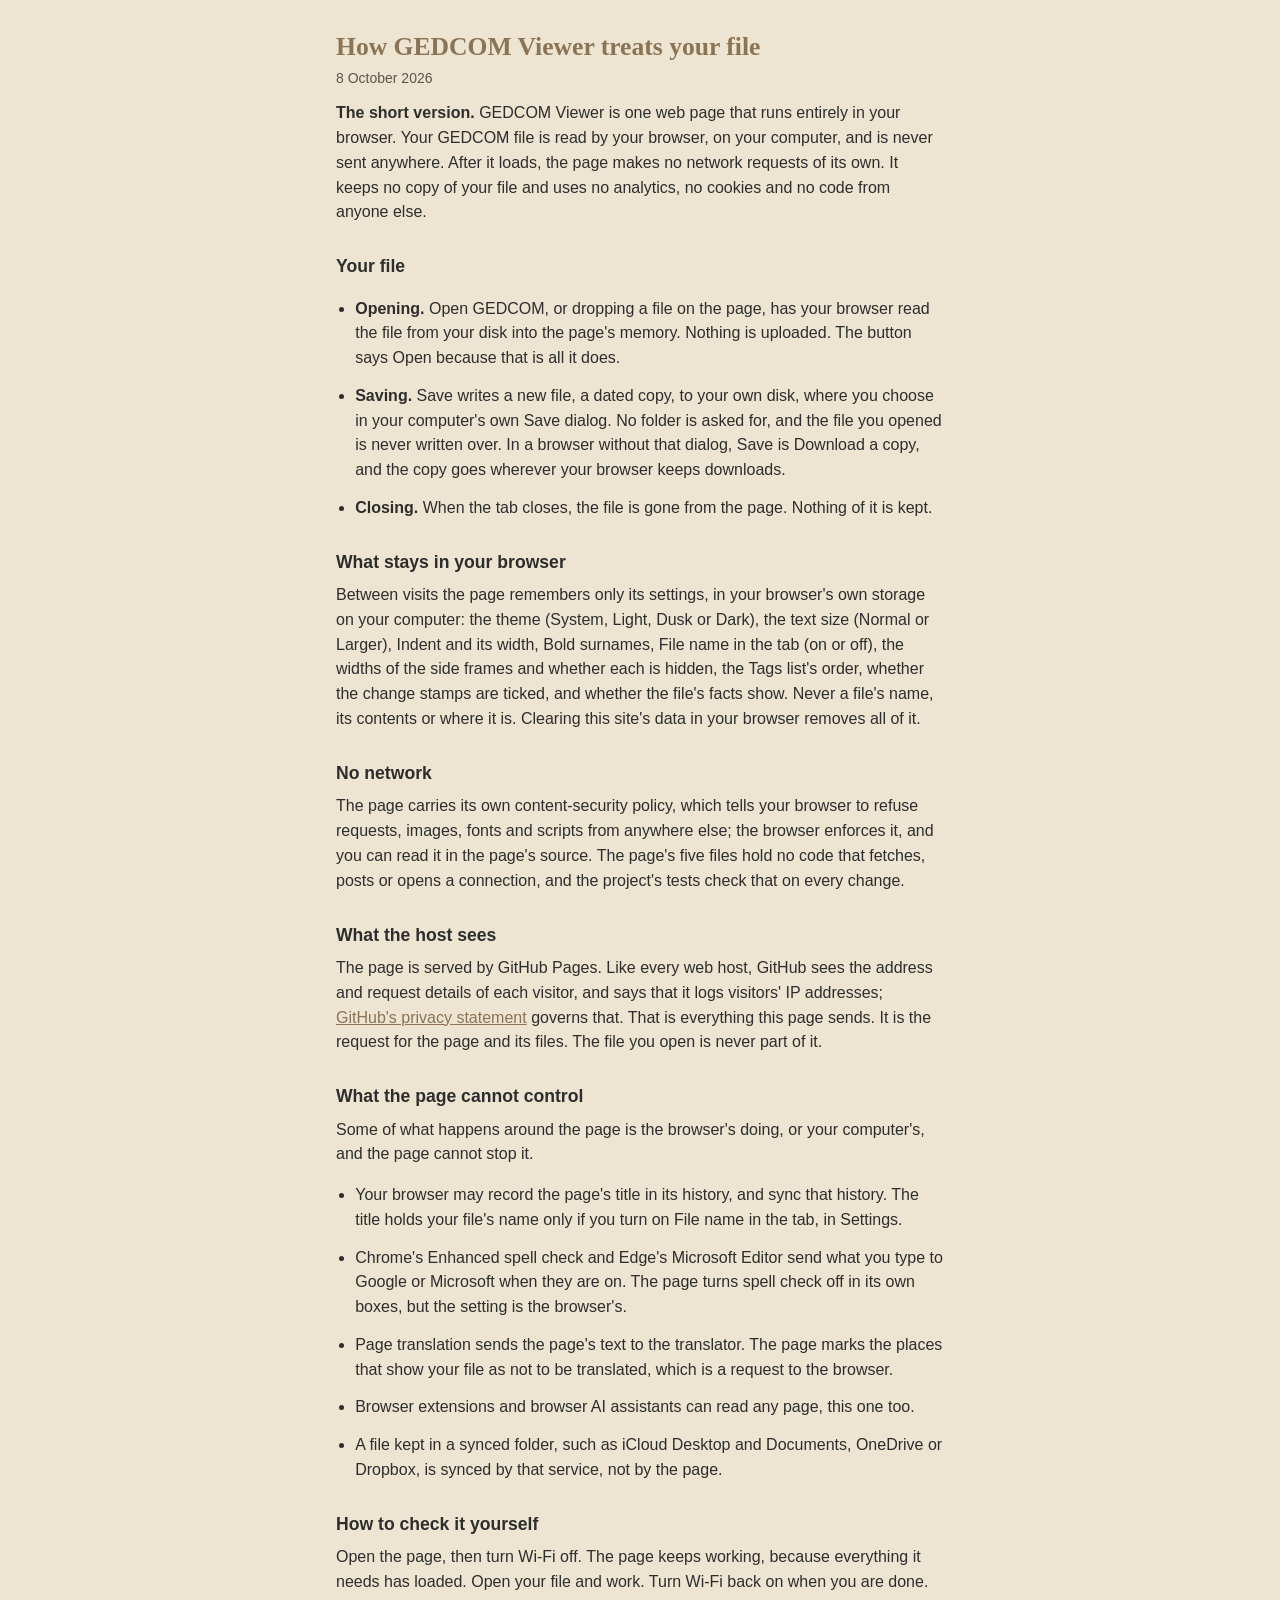
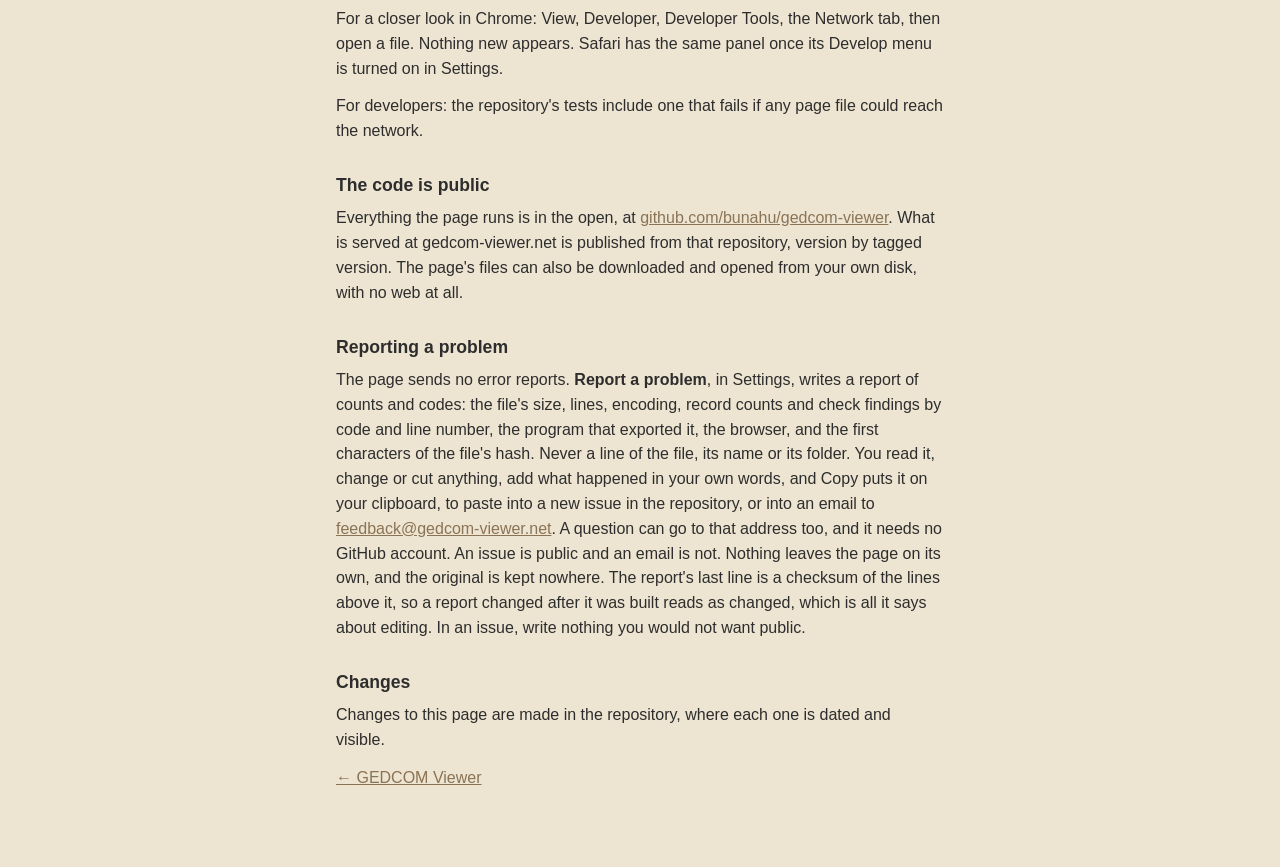
==== commit 26d8554d: "GEDCOM Viewer 0.5.6: the original is never written; Save writes a dated copy where you choose in the" ====
--- a/privacy.html
+++ b/privacy.html
@@ -28,9 +28,10 @@
 <li><strong>Opening.</strong> Open GEDCOM, or dropping a file on the page, has your browser read the
 file from your disk into the page's memory. Nothing is uploaded. The button says Open because that
 is all it does.</li>
-<li><strong>Saving.</strong> Save writes to your own disk, through the permission Chrome asks you for.
-The folder you grant is held in the page's memory for that visit and forgotten when the tab
-closes. Save a copy, in a browser without that permission, downloads the copy as any download.</li>
+<li><strong>Saving.</strong> Save writes a new file, a dated copy, to your own disk, where you choose
+in your computer's own Save dialog. No folder is asked for, and the file you opened is never
+written over. In a browser without that dialog, Save is Download a copy, and the copy goes wherever
+your browser keeps downloads.</li>
 <li><strong>Closing.</strong> When the tab closes, the file is gone from the page. Nothing of it is
 kept.</li>
 </ul>
--- a/style.css
+++ b/style.css
@@ -169,6 +169,7 @@
   --menu-width: 19em;                 /* the Settings menu */
   --copy-color: var(--color-text-muted);   /* the copy button at a box's top right */
   --copy-done: var(--color-success);       /* …once it has copied */
+  --off-opacity: 0.4;                 /* a control that is off: a button that cannot be pressed, the Save dialog's note box with the change stamps unticked */
   --surname-weight: 700;              /* Bold surnames */
   --help-max-width: 40em;             /* what a check means, in the right frame */
   --prose-max-width: 38em;            /* the privacy page's column of text */
@@ -227,7 +228,7 @@
 }
 .button:hover:not(:disabled) { background: var(--hover-bg); }
 .button[aria-pressed="true"] { background: var(--pressed-bg); border-color: var(--color-accent); }
-.button:disabled { opacity: 0.4; cursor: default; }
+.button:disabled { opacity: var(--off-opacity); cursor: default; }
 .button:focus-visible { outline: var(--focus-ring); outline-offset: -1px; }
 
 /* the sibling project's .sibling-input: half-rem radius, a one-pixel border, the ring when in use */
@@ -747,6 +748,9 @@
 .copy:hover { background: var(--hover-bg); color: var(--color-text); }
 .copy:focus-visible { outline: var(--focus-ring); }
 .copy.is-done { color: var(--copy-done); }
+.copy[hidden] { display: none; }
+/* the Changes tab's copy button (10.3), at the right of the line over the list: the line is as tall as the button */
+.panel-sum.has-copy { min-height: 24px; }
 .surname { font-weight: var(--surname-weight); }
 /* what a check means (3.6) */
 .help { max-width: var(--help-max-width); }
@@ -806,7 +810,7 @@
 .detail-removed { color: var(--mark-removed); text-decoration: line-through; }
 .detail-added { color: var(--mark-added); font-weight: 600; }
 
-/* -- dialogs: Save, Save a copy, deleting, a file changed on disk ------------------------------ */
+/* -- dialogs: Save, deleting, a copy refused, Report a problem --------------------------------- */
 
 .dialog {
   width: min(var(--dialog-width), calc(100vw - 32px));
@@ -857,6 +861,9 @@
 .dialog-stamps { display: flex; flex-direction: column; gap: 2px; padding-left: 24px; font-size: var(--font-size-small); }
 .dialog-stamps[hidden] { display: none; }
 .dialog-note { display: flex; align-items: center; gap: 8px; }
+/* the change stamps unticked: the note has nowhere to go, so its box is off */
+.dialog-note.is-off { opacity: var(--off-opacity); }
+.dialog-note .input:disabled { cursor: default; }
 /* P8 — Report a problem: the report in a box of its own, to read, change or cut; What happened under it */
 .report {
   width: 100%;
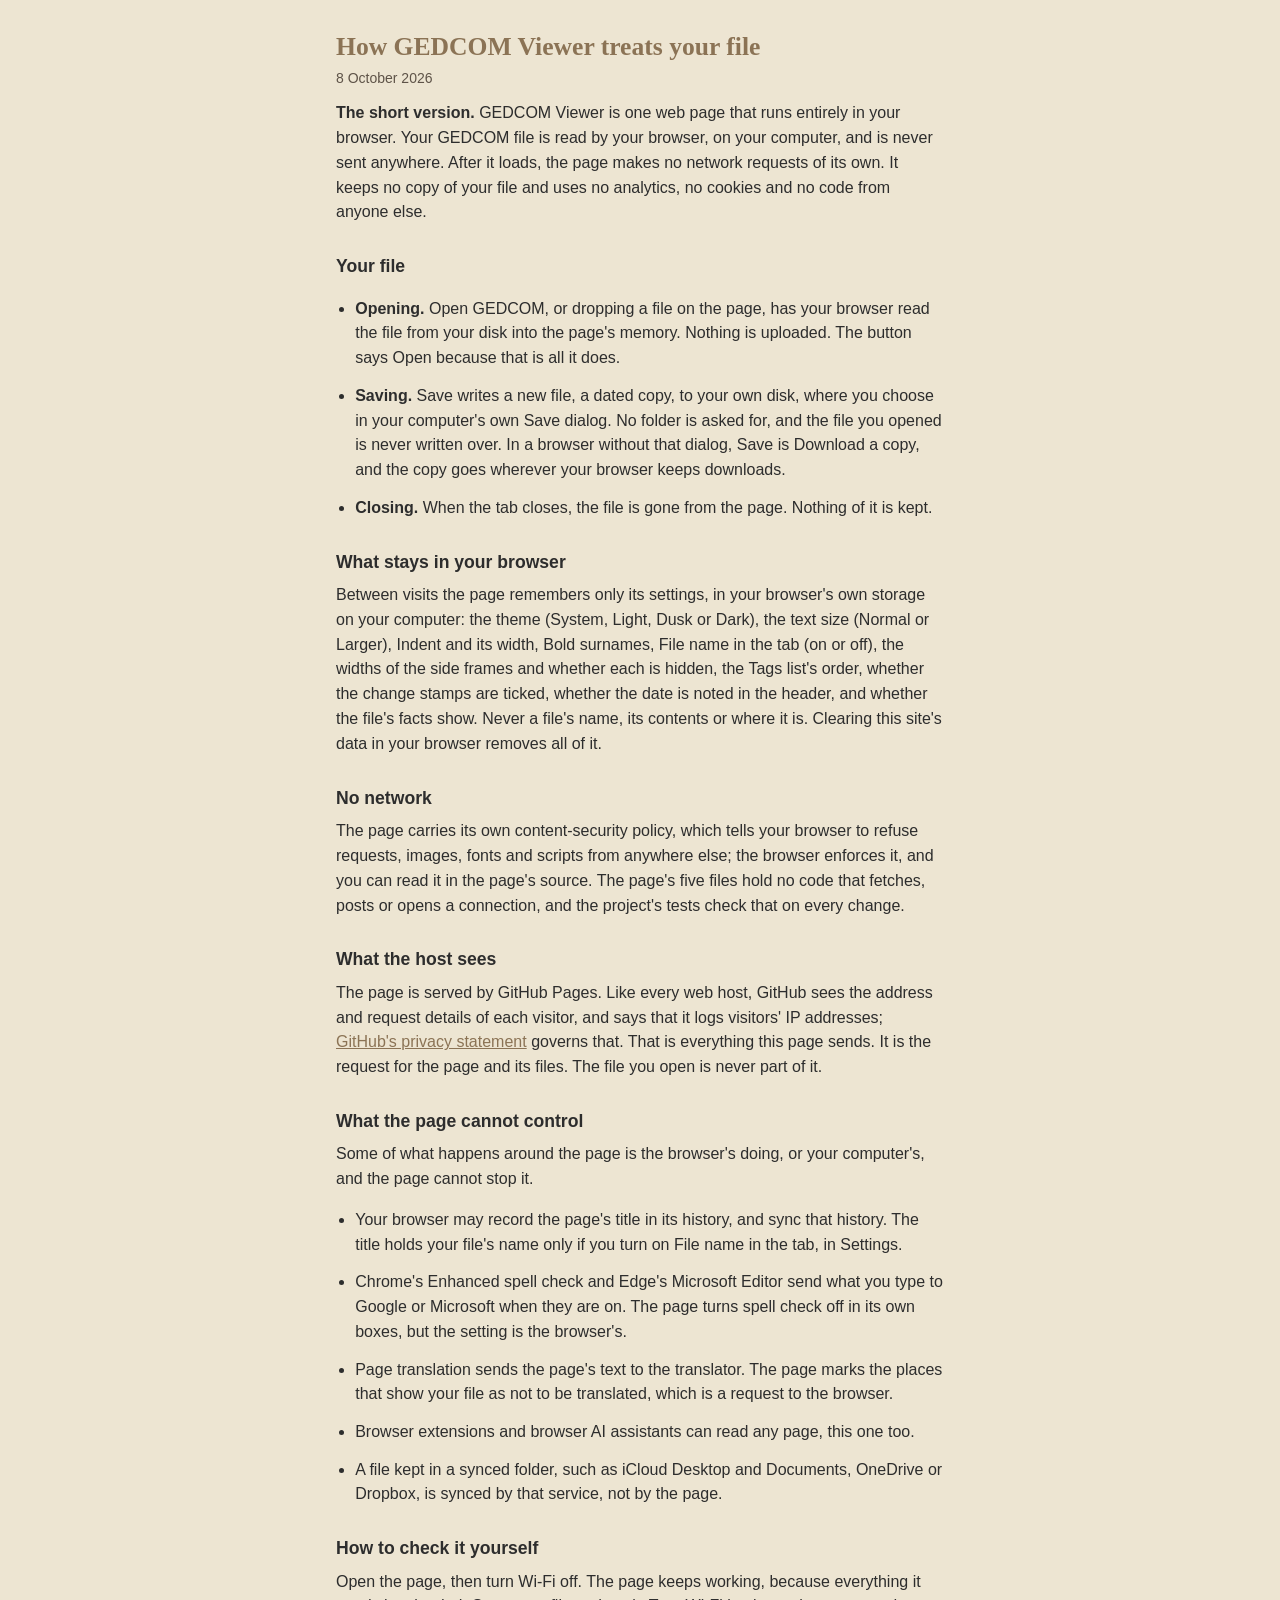
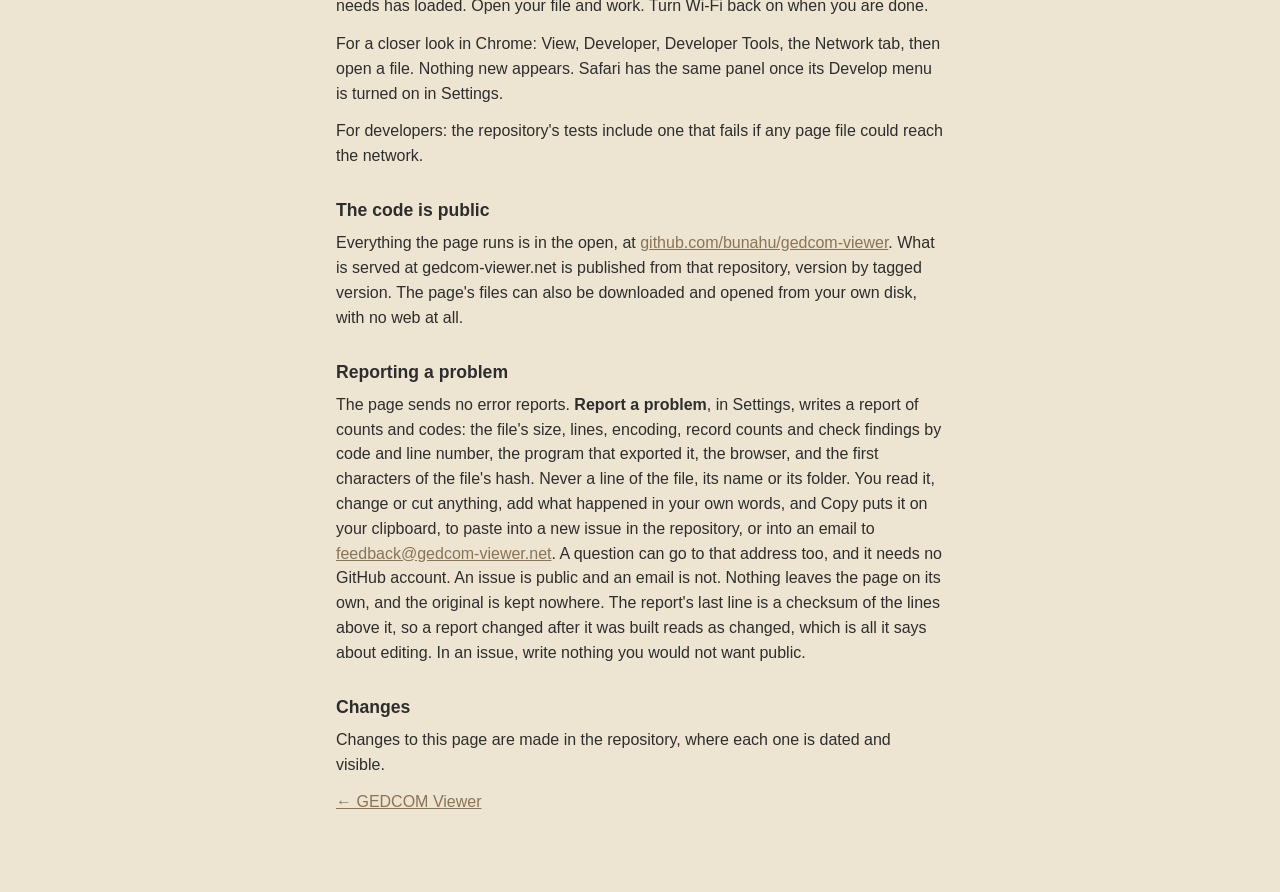
==== commit c57eeb25: "GEDCOM Viewer 0.5.6: the stamp's note says what changed; the Save dialog shows the lines it will wri" ====
--- a/privacy.html
+++ b/privacy.html
@@ -41,7 +41,7 @@
 computer: the theme (System, Light, Dusk or Dark), the text size (Normal or Larger), Indent and its
 width, Bold surnames, File name in the tab (on or off),
 the widths of the side frames and whether each is hidden, the Tags list's order, whether the change
-stamps are ticked, and whether the file's facts show. Never a file's name, its contents or where it
+stamps are ticked, whether the date is noted in the header, and whether the file's facts show. Never a file's name, its contents or where it
 is. Clearing this site's data in your browser removes all of it.</p>
 
 <h2>No network</h2>
--- a/style.css
+++ b/style.css
@@ -169,7 +169,10 @@
   --menu-width: 19em;                 /* the Settings menu */
   --copy-color: var(--color-text-muted);   /* the copy button at a box's top right */
   --copy-done: var(--color-success);       /* …once it has copied */
-  --off-opacity: 0.4;                 /* a control that is off: a button that cannot be pressed, the Save dialog's note box with the change stamps unticked */
+  --off-opacity: 0.4;                 /* a control that is off: a button that cannot be pressed */
+  --dialog-indent: 24px;              /* the Save dialog: how far under its checkbox a record and its Note box sit */
+  --dialog-level-step: 2ch;           /* …and how much further each level of a line it will write */
+  --lv: 1;                            /* a line's level there; each line sets its own */
   --surname-weight: 700;              /* Bold surnames */
   --help-max-width: 40em;             /* what a check means, in the right frame */
   --prose-max-width: 38em;            /* the privacy page's column of text */
@@ -655,6 +658,8 @@
   background: linear-gradient(to right, var(--aside-shade), transparent);
   pointer-events: none;
 }
+/* a type's row keeps its name in that column, so nothing goes under it, and it casts no shade */
+.grid.is-aside .row.is-section .fx::after { content: none; }
 
 .lv { color: var(--level-color); }
 .id { color: var(--id-color); }
@@ -858,12 +863,23 @@
 .chg-line.is-now .chg-sign { color: var(--mark-added); }
 .dialog-check { display: flex; align-items: baseline; gap: 8px; }
 .dialog-check .mono { font-family: var(--font-grid); overflow-wrap: anywhere; }
-.dialog-stamps { display: flex; flex-direction: column; gap: 2px; padding-left: 24px; font-size: var(--font-size-small); }
-.dialog-stamps[hidden] { display: none; }
+/* under a checkbox, what it will write: each record by its id, tag and label, then the lines it
+   gains or has set, indented by level as the file indents them; the Note box among them. Unticked,
+   hidden. A line already there is quiet */
+.dialog-block { display: flex; flex-direction: column; gap: 2px; padding-left: var(--dialog-indent); font-size: var(--font-size-small); }
+.dialog-block[hidden] { display: none; }
+.dialog-rec .mono { font-family: var(--font-grid); }
+.dialog-line {
+  padding-left: calc((var(--lv) + 1) * var(--dialog-level-step));
+  font-family: var(--font-grid);
+  white-space: pre;
+  overflow: hidden;
+  text-overflow: ellipsis;
+}
+.dialog-line.is-kept { color: var(--color-text-muted); }
+.dialog-off { padding-left: var(--dialog-indent); font-size: var(--font-size-small); color: var(--color-text-muted); }
 .dialog-note { display: flex; align-items: center; gap: 8px; }
-/* the change stamps unticked: the note has nowhere to go, so its box is off */
-.dialog-note.is-off { opacity: var(--off-opacity); }
-.dialog-note .input:disabled { cursor: default; }
+.dialog-block .dialog-note { margin-top: 4px; font-size: var(--font-size-body); }
 /* P8 — Report a problem: the report in a box of its own, to read, change or cut; What happened under it */
 .report {
   width: 100%;
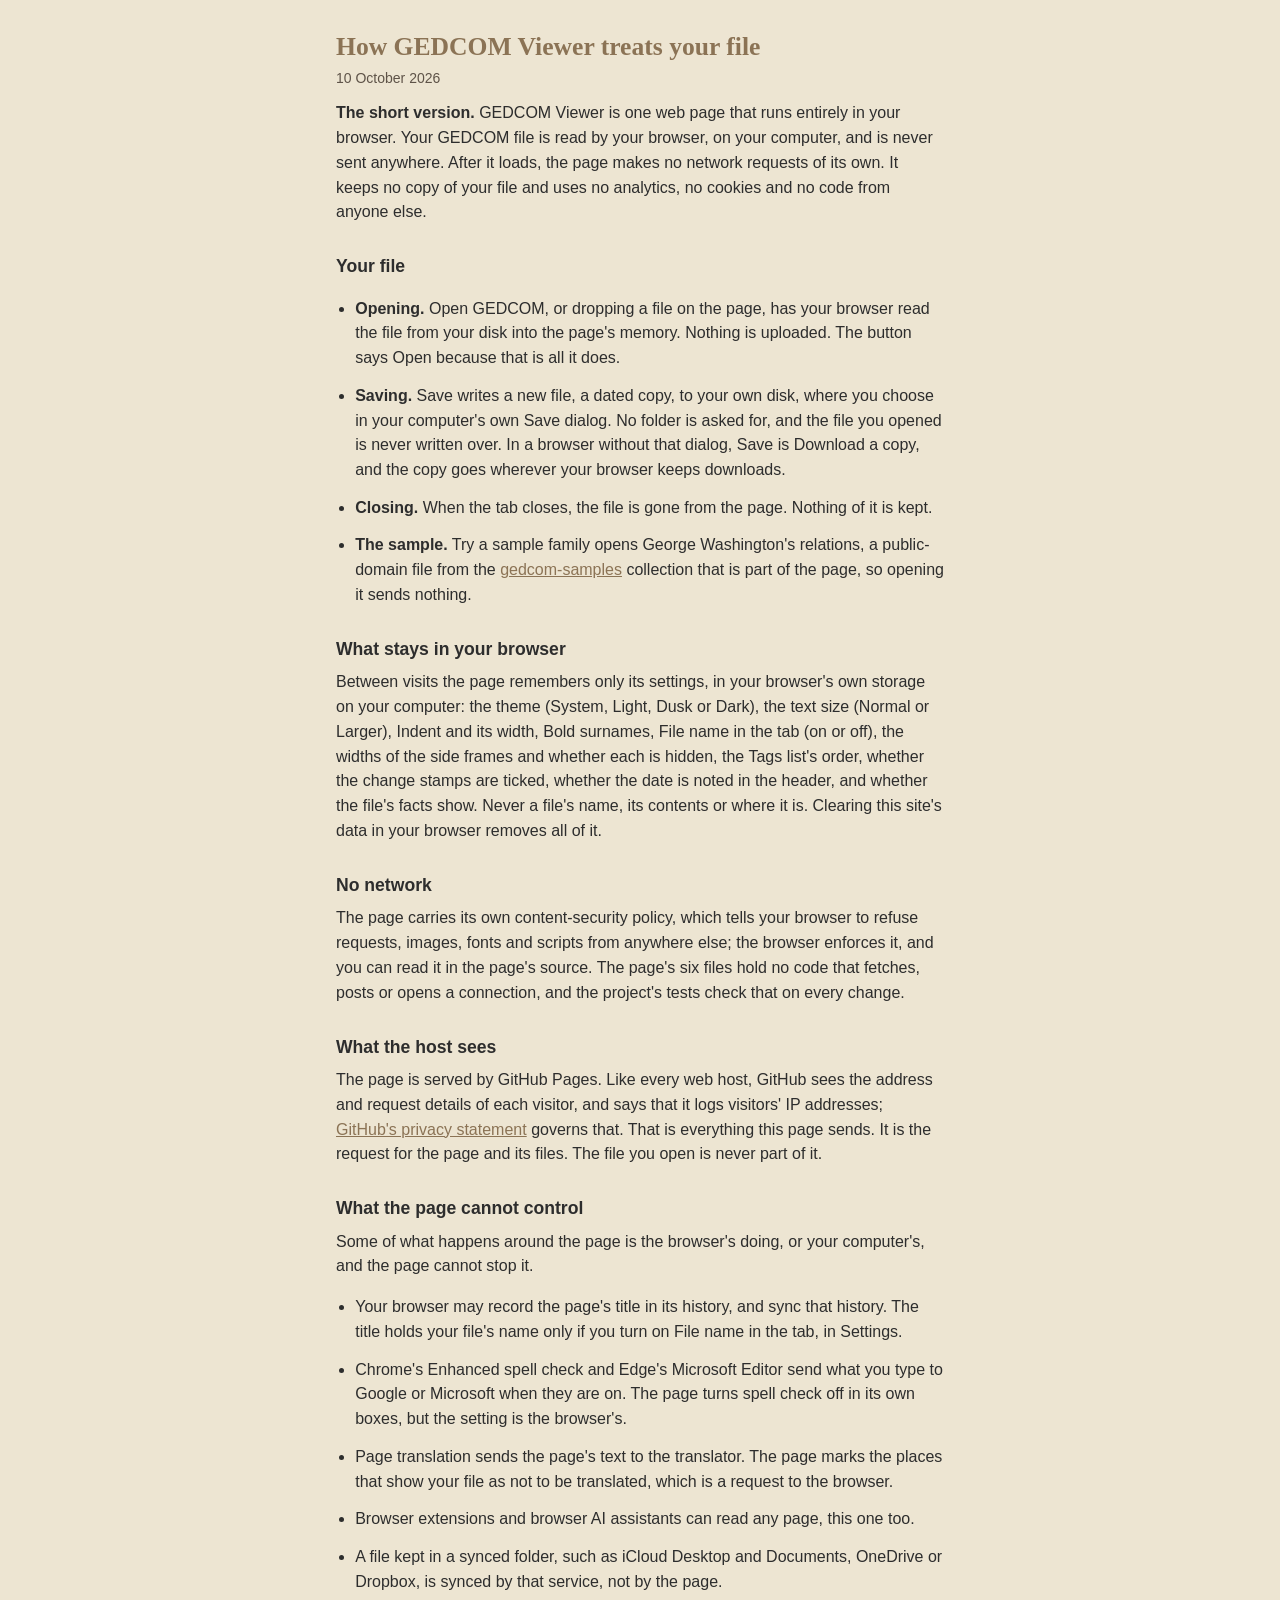
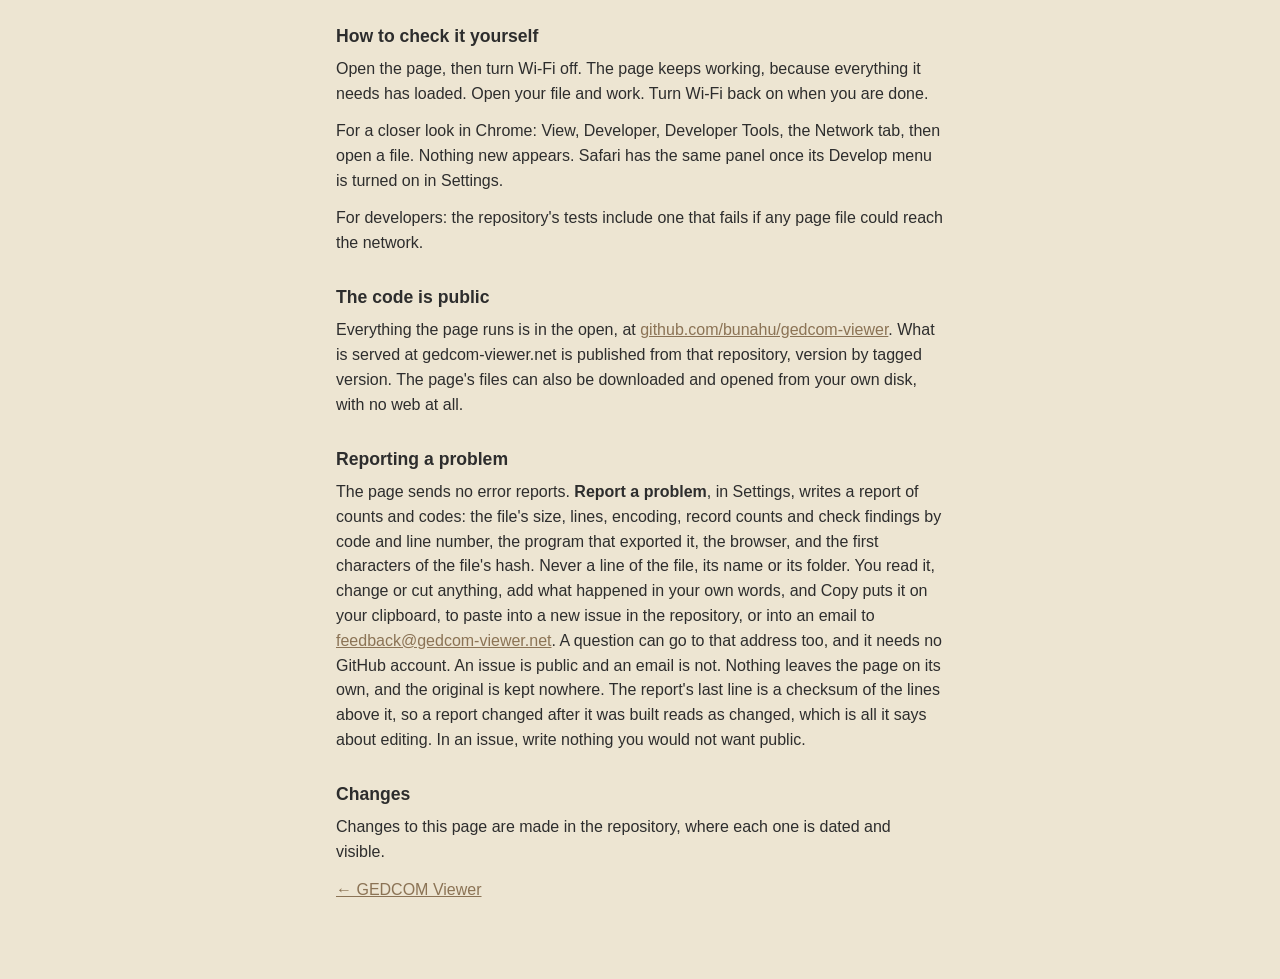
==== commit 077f5123: "GEDCOM Viewer 0.6.1: a first screen with a sample family, George Washington's, part of the page; the" ====
--- a/privacy.html
+++ b/privacy.html
@@ -16,7 +16,7 @@
 
 <main class="prose">
 <h1>How GEDCOM Viewer treats your file</h1>
-<p class="prose-date">8 October 2026</p>
+<p class="prose-date">10 October 2026</p>
 
 <p><strong>The short version.</strong> GEDCOM Viewer is one web page that runs entirely in your
 browser. Your GEDCOM file is read by your browser, on your computer, and is never sent anywhere.
@@ -34,6 +34,10 @@
 your browser keeps downloads.</li>
 <li><strong>Closing.</strong> When the tab closes, the file is gone from the page. Nothing of it is
 kept.</li>
+<li><strong>The sample.</strong> Try a sample family opens George Washington's relations, a
+public-domain file from the
+<a href="https://github.com/D-Jeffrey/gedcom-samples">gedcom-samples</a> collection that is part of
+the page, so opening it sends nothing.</li>
 </ul>
 
 <h2>What stays in your browser</h2>
@@ -47,7 +51,7 @@
 <h2>No network</h2>
 <p>The page carries its own content-security policy, which tells your browser to refuse requests,
 images, fonts and scripts from anywhere else; the browser enforces it, and you can read it in the
-page's source. The page's five files hold no code that fetches, posts or opens
+page's source. The page's six files hold no code that fetches, posts or opens
 a connection, and the project's tests check that on every change.</p>
 
 <h2>What the host sees</h2>
@@ -73,7 +77,7 @@
 synced by that service, not by the page.</li>
 </ul>
 
-<h2>How to check it yourself</h2>
+<h2 id="how-to-check">How to check it yourself</h2>
 <p>Open the page, then turn Wi-Fi off. The page keeps working, because everything it needs has
 loaded. Open your file and work. Turn Wi-Fi back on when you are done.</p>
 <p>For a closer look in Chrome: View, Developer, Developer Tools, the Network tab, then open a file.
--- a/style.css
+++ b/style.css
@@ -38,6 +38,9 @@
   --control-border: #837560;          /* the edge of an input and of a button */
   --mark-note: #734b00;               /* a note's count and code */
   --id-color: #6f5a40;                /* @I1@ */
+  --editing-bg: #ebe2ce;              /* the lines while Edit is on: darker than the frames, an editor's look */
+  --editing-selected: color-mix(in srgb, var(--color-accent) 20%, transparent);   /* the selected line's wash while Edit is on: lighter here, so ids on it hold 4.5 to 1 */
+  --pointer-color: #1e4bc9;           /* a pointer value: a deeper blue than --color-info, holding 4.5 to 1 on the frames and on the editing look */
 }
 
 .dark {
@@ -67,6 +70,9 @@
   --control-border: #78725f;
   --mark-note: #d4a24e;
   --id-color: #c9a876;
+  --editing-bg: #151311;
+  --editing-selected: var(--row-selected);
+  --pointer-color: var(--color-info);
   color-scheme: dark;
 }
 
@@ -97,6 +103,9 @@
   --control-border: #aaa08f;
   --mark-note: #e5c48d;
   --id-color: #e0c79c;
+  --editing-bg: #353029;
+  --editing-selected: var(--row-selected);
+  --pointer-color: var(--color-info);
   color-scheme: dark;
 }
 
@@ -119,6 +128,7 @@
   --tag-weight: 650;
 
   /* the grid */
+  --lines-bg: var(--color-bg-card);   /* the lines' background: the frames' own colour; with Edit on, --editing-bg (P10) */
   --row-height: 24px;                 /* every row, one height; the page reads it at load, and again when the text size changes */
   --tab-size: 4;                      /* how wide a tab inside a value shows */
   --row-tint: transparent;            /* a row's tint; each state below sets it (selected, found, changed…) */
@@ -129,7 +139,6 @@
   --level-color: var(--color-text-muted);
   --tag-color: var(--color-text);
   --value-color: var(--color-text);
-  --pointer-color: var(--color-info);
   --raw-color: var(--color-danger);   /* a line that did not parse, shown as written */
   --match-bg: color-mix(in srgb, var(--color-warning) 55%, transparent);
   --special-bg: color-mix(in srgb, var(--color-warning) 30%, transparent);
@@ -154,7 +163,7 @@
   --drop-line: var(--color-accent);                 /* the gold line where a dragged block would land */
   --drop-line-width: 2px;
   --drag-dim: 0.35;                                 /* how faint what would move is drawn while it is dragged */
-  --edit-bg: var(--color-bg);                       /* the box a line is typed in */
+  --edit-bg: var(--color-bg-card);                  /* the box a line is typed in: lighter than the lines' editing look */
   --more-color: var(--color-text-muted);            /* "… 81,797 more" at the end of a clipped row */
 
   /* the frame */
@@ -162,8 +171,16 @@
   --right-width: 360px;               /* the right pane; the same */
   --split-width: 5px;
   --split-color: var(--color-border);
-  --icon-button: 28px;                /* the square buttons that carry an icon: the side frames, the tags' order */
-  --strip-height: 38px;               /* the strip above the lines: Top, Back, Collapse all */
+  --icon-button: 28px;                /* the square buttons that carry an icon: the two that hide the side frames */
+  --strip-height: 38px;               /* the strip above the lines, and the right frame's header beside it: their height on one line */
+  --frame-pad: 8px;                   /* the space round a side frame's icon */
+  --goto-width: 8em;                  /* Go to Line…, in the strip: its placeholder, or a range such as 313,015-313,100 */
+  --frame-shrunk: calc(var(--icon-button) + 2 * var(--frame-pad));   /* a hidden side frame: a strip one icon button wide, holding its icon (P9, A1) */
+  --drawer-right-below: 1100px;       /* a window narrower than this has the right frame as a drawer over the lines, not a column (0.6.1); ui.js reads it */
+  --drawer-left-below: 800px;         /* …and narrower than this, the left bar too */
+  --drawer-shadow: var(--shadow);     /* an open drawer's shadow on the lines */
+  --empty-width: 44em;                /* the first screen's column of text */
+  --empty-gap: 22px;                  /* the space between its parts */
   --aside-shade: color-mix(in srgb, var(--color-text) 28%, transparent);   /* the shade at the number column's edge while the lines are scrolled sideways */
   --frame-ease: 200ms;                /* how long a side frame takes to hide or show */
   --menu-width: 19em;                 /* the Settings menu */
@@ -203,6 +220,7 @@
   --font-size-grid: 19px;
   --row-height: 30px;
   --list-row-height: 32px;
+  --strip-height: 44px;
 }
 
 /* ---------------------------------------------------------------------------------------------- */
@@ -277,7 +295,6 @@
 .app-name { white-space: nowrap; }
 .app-title { font-family: var(--font-title); font-size: var(--font-size-title); letter-spacing: 0.01em; }
 .app-title-gedcom { color: var(--title-color); font-weight: 700; letter-spacing: 0.06em; }
-.version { font-size: var(--font-size-small); color: var(--color-text-muted); }
 /* the open file's name: a chip; a click shows its facts under it */
 .file-name {
   min-width: 0;
@@ -301,9 +318,9 @@
 .dirty { margin-left: calc(-0.6 * var(--gap)); color: var(--mark-changed); }
 .dirty[hidden] { display: none; }
 .actions { margin-left: auto; display: flex; align-items: center; gap: 6px; }
-.gap { width: var(--gap); }
-.goto-box { display: inline-flex; align-items: center; gap: 4px; }
-.goto { width: 9.5em; }
+.goto-box { display: inline-flex; align-items: center; gap: 4px; min-width: 0; max-width: 100%; }
+.goto-box[hidden] { display: none; }
+.goto { width: var(--goto-width); max-width: 100%; }
 .goto-go, .goto-clear { padding: 0.3rem 0.55rem; }
 .indent-width { width: 3.6em; }
 /* Settings: a menu under its button, closed by a click elsewhere or Esc */
@@ -324,6 +341,8 @@
 .menu-row { display: flex; align-items: center; justify-content: space-between; gap: 12px; }
 .menu-name { color: var(--color-text-muted); }
 .menu-choices { display: inline-flex; align-items: center; gap: 4px; }
+/* the menu's last line, quiet and centred: the version, in three parts */
+.menu-foot { margin-top: 2px; padding-top: 8px; border-top: 1px solid var(--color-border); color: var(--color-text-muted); font-size: var(--font-size-small); text-align: center; }
 .facts {
   margin-top: 3px;
   min-height: 1.4em;
@@ -387,14 +406,57 @@
   grid-template-columns: var(--left-width) var(--split-width) minmax(0, 1fr) var(--split-width) var(--right-width);
 }
 .work { transition: grid-template-columns var(--frame-ease) ease; }
-.work.left-hidden { grid-template-columns: 0 var(--split-width) minmax(0, 1fr) var(--split-width) var(--right-width); }
-.work.right-hidden { grid-template-columns: var(--left-width) var(--split-width) minmax(0, 1fr) var(--split-width) 0; }
-.work.left-hidden.right-hidden { grid-template-columns: 0 var(--split-width) minmax(0, 1fr) var(--split-width) 0; }
-/* a hidden frame narrows to nothing over the ease, and only then is out of reach */
-.side, .detail { min-width: 0; overflow: hidden; }
-.work.left-hidden .side, .work.right-hidden .detail { visibility: hidden; transition: visibility 0s var(--frame-ease); }
+.work.left-hidden { grid-template-columns: var(--frame-shrunk) var(--split-width) minmax(0, 1fr) var(--split-width) var(--right-width); }
+.work.right-hidden { grid-template-columns: var(--left-width) var(--split-width) minmax(0, 1fr) var(--split-width) var(--frame-shrunk); }
+.work.left-hidden.right-hidden { grid-template-columns: var(--frame-shrunk) var(--split-width) minmax(0, 1fr) var(--split-width) var(--frame-shrunk); }
+/* A hidden frame shrinks to a strip one icon button wide, at the window's edge, holding its icon
+   alone (P9, A1): the rest narrows with it over the ease, and only then is out of sight and reach.
+   The icon sits at the frame's top right, so it stays in the strip; a click on it brings the frame
+   back at its width. The bars beside a shrunk frame do not drag. */
+.side, .right { min-width: 0; overflow: hidden; }
+.work.left-hidden .side > :not(.side-head), .work.left-hidden .tabs,
+.work.right-hidden .right > :not(.frame-head), .work.right-hidden .frame-title { visibility: hidden; transition: visibility 0s var(--frame-ease); }
 .split { background: var(--split-color); cursor: col-resize; }
 .work.left-hidden #split-left, .work.right-hidden #split-right { cursor: default; }
+.frame-icon { position: absolute; right: var(--frame-pad); }
+/* each part in its own column, so that a frame taken out of the columns, as a drawer, moves nothing else */
+.side { grid-column: 1; }
+#split-left { grid-column: 2; }
+.middle { grid-column: 3; }
+#split-right { grid-column: 4; }
+.right { grid-column: 5; }
+
+/* The first screen (0.6.1): with no file open, the side columns are not there at all, nor the counts
+   bar or the strip; the main frame holds the whole width. */
+.work.no-file { grid-template-columns: minmax(0, 1fr); }
+.work.no-file > :not(.middle) { display: none; }
+.work.no-file .middle { grid-column: 1 / -1; }
+.counts[hidden], .strip[hidden] { display: none; }
+
+/* The drawers (0.6.1). In a window narrower than --drawer-right-below the right frame leaves its
+   column and lies over the lines, which keep the whole width; below --drawer-left-below the left
+   bar does the same. Shut, a drawer is its icon alone, where A1 put it: at the end of the strip,
+   which leaves it room. Open, it is the frame, as tall as the work area and as wide as it is set,
+   with the window's edge less room for the other icon as its limit. ui.js puts the classes on, keeps
+   a drawer shut as a file opens, opens one at a time, and shuts it when a line is chosen in it or on
+   Esc; whether a frame is hidden, as stored, counts only where it is a column. */
+.work { position: relative; }
+.work.right-drawer { grid-template-columns: var(--left-width) var(--split-width) minmax(0, 1fr) 0 0; }
+.work.right-drawer.left-hidden { grid-template-columns: var(--frame-shrunk) var(--split-width) minmax(0, 1fr) 0 0; }
+.work.left-drawer { grid-template-columns: 0 0 minmax(0, 1fr) 0 0; }
+.work.right-drawer #split-right, .work.left-drawer #split-left { visibility: hidden; }
+.work.right-drawer .right, .work.left-drawer .side { grid-column: auto; position: absolute; top: 0; z-index: 6; }
+.work.right-drawer .right { right: 0; }
+.work.left-drawer .side { left: 0; }
+.work.right-drawer .strip { padding-right: var(--frame-shrunk); }
+.work.left-drawer .strip { padding-left: var(--frame-shrunk); }
+.work.right-drawer:not(.right-open) .right, .work.left-drawer:not(.left-open) .side { width: var(--frame-shrunk); height: var(--strip-height); background: transparent; }
+.work.right-drawer:not(.right-open) .right > :not(.frame-head), .work.right-drawer:not(.right-open) .frame-title,
+.work.left-drawer:not(.left-open) .side > :not(.side-head), .work.left-drawer:not(.left-open) .tabs { visibility: hidden; }
+.work.right-drawer:not(.right-open) .frame-head { border-bottom-color: transparent; }
+.work.right-open .right, .work.left-open .side { bottom: 0; box-sizing: border-box; box-shadow: var(--drawer-shadow); }
+.work.right-open .right { width: min(var(--right-width), calc(100% - var(--frame-shrunk))); border-left: 1px solid var(--color-border); }
+.work.left-open .side { width: min(var(--left-width), calc(100% - var(--frame-shrunk))); border-right: 1px solid var(--color-border); }
 
 .side {
   min-height: 0;
@@ -402,7 +464,12 @@
   flex-direction: column;
   background: var(--color-bg-sidebar);
 }
-.tabs { flex: none; display: flex; flex-direction: column; gap: 1px; padding: 8px; }
+/* the left bar's head: its tabs, and the icon at their right end, beside Records. Records and the
+   icon sit on the strip's centre line, as the right frame's header does, at either text size: a tab
+   is 1.4em of text and 4px above and below it, 4px from the top */
+.side-head { flex: none; position: relative; }
+.tabs { display: flex; flex-direction: column; gap: 1px; padding: 4px calc(var(--icon-button) + var(--frame-pad) + 6px) 8px 8px; }
+.side-head .frame-icon { top: calc(4px + (1.4em + 8px - var(--icon-button)) / 2); }
 .tab {
   display: flex;
   justify-content: space-between;
@@ -423,9 +490,13 @@
 .panel[hidden] { display: none; }
 .panel-head { flex: none; display: flex; gap: 6px; align-items: center; }
 .panel-head-end { justify-content: flex-end; }
+/* the Tags list's Sort: its icon, then the word */
+.sort { display: inline-flex; align-items: center; gap: 4px; }
+.sort svg { flex: none; }
 .panel-head .input { flex: 1; }
 .panel-sum { flex: none; padding: 0 4px; color: var(--color-text-muted); font-size: var(--font-size-small); }
 .search-nav { flex: none; display: flex; gap: 6px; align-items: center; }
+.search-back { flex: none; align-self: flex-start; }
 .search-count { flex: 1; text-align: center; font-variant-numeric: tabular-nums; }
 .chip {
   padding: 2px 8px;
@@ -476,15 +547,19 @@
 
 /* -- the grid ---------------------------------------------------------------------------------- */
 
-.middle { position: relative; min-width: 0; min-height: 0; }
+/* the main frame: the strip, then the lines below it, as tall as the strip leaves them */
+.middle { position: relative; min-width: 0; min-height: 0; display: flex; flex-direction: column; }
+/* Edit on (P10, on whenever a file opens): the lines take their editor's look */
+.middle.is-edit-on { --lines-bg: var(--editing-bg); --row-selected: var(--editing-selected); }
 .grid {
-  position: absolute;
-  inset: 0;
+  position: relative;
+  flex: 1;
+  min-height: 0;
   overflow: auto;                     /* down, and sideways to the end of the longest line (3.1) */
   overscroll-behavior: none;          /* a sideways swipe at the edge never takes the browser back a page */
   overflow-anchor: none;
   outline: none;
-  background: var(--color-bg-card);
+  background: var(--lines-bg);
   font-family: var(--font-grid);
   font-size: var(--font-size-grid);
 }
@@ -549,9 +624,9 @@
   z-index: 1;
   flex: none;
   display: flex;
-  background: linear-gradient(var(--row-tint, transparent), var(--row-tint, transparent)), var(--color-bg-card);
-}
-.row.is-dragging .fx { background: var(--color-bg-card); }
+  background: linear-gradient(var(--row-tint, transparent), var(--row-tint, transparent)), var(--lines-bg);
+}
+.row.is-dragging .fx { background: var(--lines-bg); }
 .ln {
   flex: none;
   width: var(--ln-width, 8ch);
@@ -627,24 +702,29 @@
 .edit:focus { outline: var(--focus-ring); outline-offset: -2px; }
 .grid.is-editing { overflow-y: hidden; }
 
-/* the strip above the lines: Top, Back (while there is somewhere to go back to), Collapse all */
-.middle .grid { top: var(--strip-height); }
+/* The strip above the lines (P9): at its left Top, Back (while there is somewhere to go back to) and
+   Collapse all; at its right Go to Line…, Edit, Undo and Redo, once a file is open. When the width
+   runs out the right group goes under the left one, still at the right, and the strip grows to hold
+   it; a group too wide for the strip wraps its own controls. Nothing is clipped, nothing overlaps. */
 .strip {
-  position: absolute;
-  top: 0;
-  left: 0;
-  right: 0;
-  height: var(--strip-height);
+  position: relative;
+  z-index: 4;
+  flex: none;
+  min-height: var(--strip-height);
+  box-sizing: border-box;
   display: flex;
+  flex-wrap: wrap;
   align-items: center;
-  gap: 6px;
-  padding: 0 8px;
+  gap: 4px 6px;
+  padding: 3px 8px;
   border-bottom: 1px solid var(--color-border);
   background: var(--color-bg-card);
-  z-index: 4;
-}
-.strip .button { padding: 0.2rem 0.55rem; }
-.strip-gap { flex: 1; }
+}
+.strip-group { display: flex; flex-wrap: wrap; align-items: center; gap: 4px 6px; min-width: 0; max-width: 100%; }
+.strip-end { margin-left: auto; justify-content: flex-end; }
+/* Edit, Undo and Redo go under Go to Line… together, never one alone; they part only in a strip too narrow for the three */
+.strip-keep { display: inline-flex; flex-wrap: wrap; justify-content: flex-end; align-items: center; gap: 4px 6px; min-width: 0; max-width: 100%; }
+.strip .button, .strip .input { padding: 0.2rem 0.55rem; }
 .back[hidden], .strip .button[hidden] { display: none; }
 /* scrolled sideways, the number column casts a shade on the lines going under it */
 .grid.is-aside .fx::after {
@@ -676,22 +756,28 @@
   font-size: var(--font-size-small);
 }
 
+/* the first screen: one column of text at the main frame's centre, from its top when the frame is too
+   short for it (0.6.1) */
 .empty {
   position: absolute;
   inset: 0;
   display: flex;
-  flex-direction: column;
-  align-items: center;
-  justify-content: center;
-  gap: 12px;
+  overflow: auto;
+  padding: 24px 16px;
+  box-sizing: border-box;
   background: var(--color-bg-card);
 }
 .empty[hidden] { display: none; }
+.empty-column { margin: auto; max-width: var(--empty-width); display: flex; flex-direction: column; align-items: center; gap: var(--empty-gap); text-align: center; }
+.empty-lead { margin: 0; }
+/* a button, and its line under it */
+.empty-step { display: flex; flex-direction: column; align-items: center; gap: 6px; }
 .empty .button { font-size: 1.1em; padding: 0.5rem 1.4rem; }
 .message { max-width: 34em; text-align: center; color: var(--color-danger); }
-/* under the button: nothing is uploaded, and where that is said in full */
-.empty-note { max-width: 34em; margin: 0; text-align: center; color: var(--color-text-muted); font-size: var(--font-size-small); line-height: 1.5; }
+/* the lines under the buttons, and what the page does with a file, and where that is said in full */
+.empty-note { margin: 0; text-align: center; color: var(--color-text-muted); font-size: var(--font-size-small); line-height: 1.5; }
 .empty-note a { color: var(--color-accent-hover); }
+.empty-note a + a { margin-left: 0.8em; }
 
 /* what an act or a save has to say: at the foot of the grid, until clicked or replaced */
 .notice {
@@ -715,11 +801,36 @@
 
 /* -- the right pane ---------------------------------------------------------------------------- */
 
+.right { min-height: 0; display: flex; flex-direction: column; background: var(--color-bg-card); }
+/* its header (P9, B1): the line or lines the frame shows, as the number column writes them, and the
+   icon at its right end; as high as the strip beside it */
+.frame-head {
+  flex: none;
+  position: relative;
+  height: var(--strip-height);
+  box-sizing: border-box;
+  display: flex;
+  align-items: center;
+  border-bottom: 1px solid var(--color-border);
+}
+.frame-head .frame-icon { top: 0; bottom: 0; margin: auto 0; }
+/* the room round the title is the title's own, so the header is never wider than its frame, shrunk to its icon included */
+.frame-title {
+  min-width: 0;
+  padding-left: 14px;
+  margin-right: calc(var(--icon-button) + var(--frame-pad) + 6px);
+  overflow: hidden;
+  text-overflow: ellipsis;
+  white-space: nowrap;
+  font-size: var(--font-size-small);
+  font-weight: 600;
+  font-variant-numeric: tabular-nums;
+}
 .detail {
-  min-width: 0;
+  flex: 1;
+  min-height: 0;
   overflow: auto;
   padding: 12px 14px;
-  background: var(--color-bg-card);
   font-size: var(--font-size-small);
 }
 .detail-head { font-family: var(--font-grid); font-size: var(--font-size-grid); }
@@ -796,8 +907,14 @@
   border-radius: var(--radius);
   background: var(--color-bg);
 }
-.detail-link { cursor: pointer; }
-.detail-link:hover .id, .detail-link:hover .main { text-decoration: underline; }
+/* where the selected line sits (0.6.0): its record, then each line between, each a link to its line;
+   and the first of the lines under it */
+.detail-path { overflow-wrap: anywhere; line-height: 1.6; }
+.path-link { display: inline; padding: 0; border: 0; background: none; color: inherit; text-align: left; cursor: pointer; }
+.path-link:hover { text-decoration: underline; }
+.path-link:focus-visible { outline: var(--focus-ring); outline-offset: 1px; }
+.path-sep, .path-word { color: var(--color-text-muted); }
+.detail-under { margin-top: 4px; }
 .detail-list { display: flex; flex-direction: column; gap: 2px; }
 .detail-row { display: flex; gap: 8px; cursor: pointer; }
 .detail-row:hover { background: var(--row-hover); }
@@ -807,7 +924,8 @@
 .finding .code { flex: none; font-weight: 600; }
 .finding.is-error .code { color: var(--mark-error); }
 .finding.is-note .code { color: var(--mark-note); }
-.detail-actions { display: flex; flex-wrap: wrap; gap: 4px; margin-bottom: 12px; }
+/* what can be done to the line (0.6.0): three buttons on one row under the title, with room above and below; a frame dragged too narrow for them wraps them */
+.detail-actions { display: flex; flex-wrap: wrap; gap: 6px; margin: 2px 0 16px; }
 .detail-actions .button { padding: 0.15rem 0.55rem; }
 .detail-was { box-shadow: inset var(--mark-bar) 0 0 var(--mark-changed); padding-left: 10px; }
 .detail-moved { color: var(--mark-moved); font-weight: 600; }
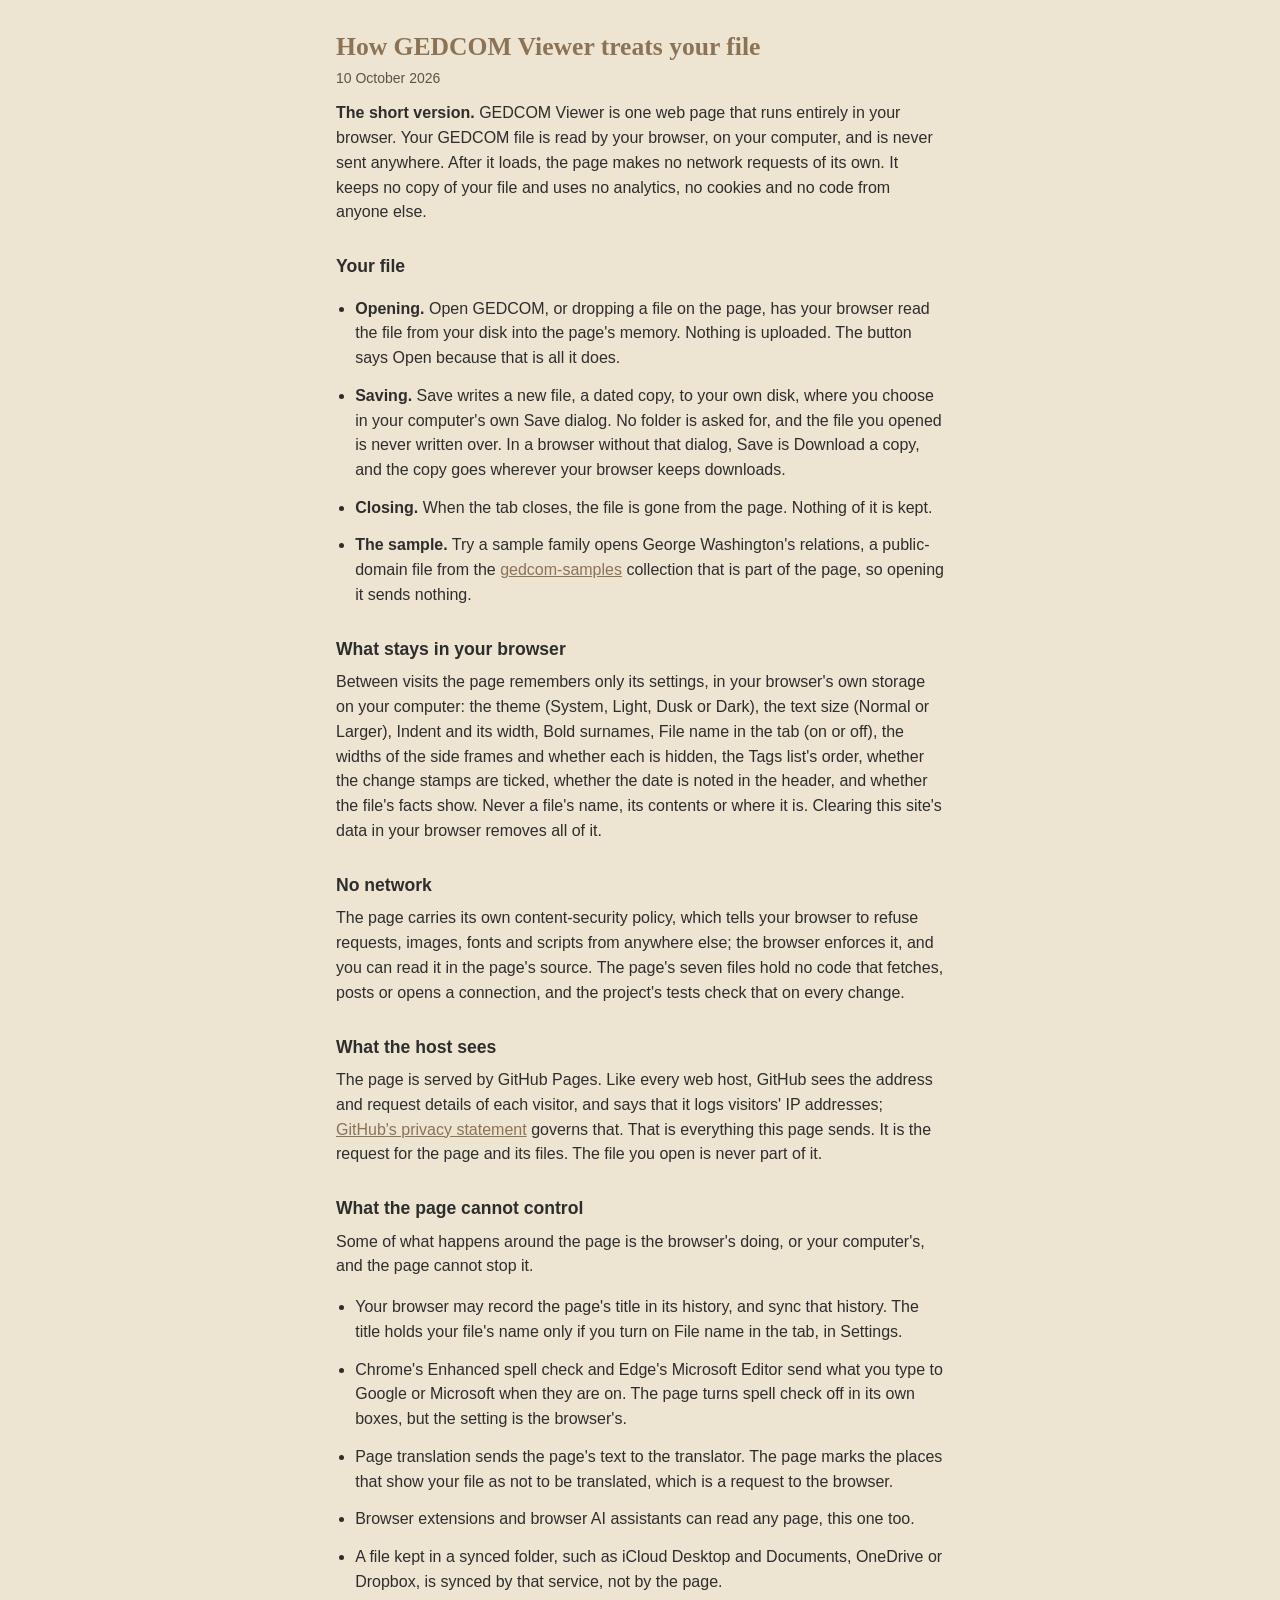
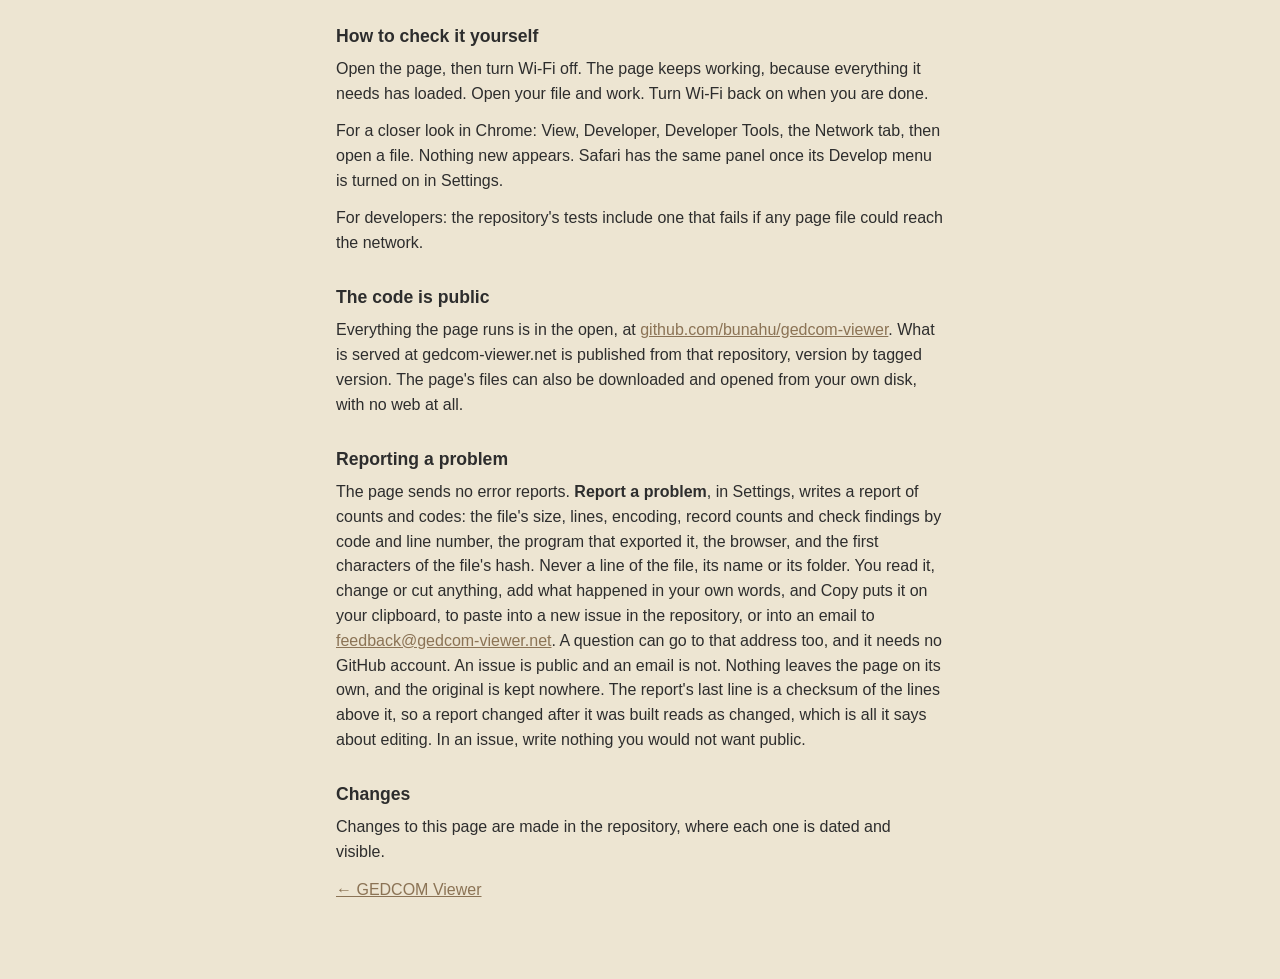
==== commit 0184d9fd: "GEDCOM Viewer 0.6.2: the table of tags in the page: a tag that is no GEDCOM tag (E10, an error), one" ====
--- a/privacy.html
+++ b/privacy.html
@@ -51,7 +51,7 @@
 <h2>No network</h2>
 <p>The page carries its own content-security policy, which tells your browser to refuse requests,
 images, fonts and scripts from anywhere else; the browser enforces it, and you can read it in the
-page's source. The page's six files hold no code that fetches, posts or opens
+page's source. The page's seven files hold no code that fetches, posts or opens
 a connection, and the project's tests check that on every change.</p>
 
 <h2>What the host sees</h2>
--- a/style.css
+++ b/style.css
@@ -144,6 +144,10 @@
   --special-bg: color-mix(in srgb, var(--color-warning) 30%, transparent);
   --mark-error: var(--color-danger);
   --mark-size: 7px;
+  --wave-error: var(--mark-error);    /* the wavy line under a tag the standard does not have (E10) */
+  --wave-note: var(--mark-note);      /* ...under a tag out of place (N8), or a 7.0 custom tag the header does not declare (N9) */
+  --wave-width: 1.5px;                /* how thick it is */
+  --wave-offset: 1px;                 /* how far under the letters: the row is 24px tall, and clips what falls outside it */
   --fold-color: var(--color-text-muted);   /* the ▸ ▾ that shut and open a block */
   --section-bg: color-mix(in srgb, var(--color-text) 7%, transparent);   /* a section's row, between record types */
   --fold-size: 1.25em;
@@ -744,6 +748,15 @@
 .lv { color: var(--level-color); }
 .id { color: var(--id-color); }
 .tg { color: var(--tag-color); font-weight: var(--tag-weight); }
+/* a tag the table of tags finds wanting (0.6.2): the wavy line takes no room, so the row is as tall as it was */
+.tg.is-wave-error, .tg.is-wave-note {
+  text-decoration-line: underline;
+  text-decoration-style: wavy;
+  text-decoration-thickness: var(--wave-width);
+  text-underline-offset: var(--wave-offset);
+}
+.tg.is-wave-error { text-decoration-color: var(--wave-error); }
+.tg.is-wave-note { text-decoration-color: var(--wave-note); }
 .val { color: var(--value-color); }
 .ptr { color: var(--pointer-color); cursor: pointer; }
 .ptr:hover { text-decoration: underline; }
@@ -834,6 +847,8 @@
   font-size: var(--font-size-small);
 }
 .detail-head { font-family: var(--font-grid); font-size: var(--font-size-grid); }
+/* what the selected line's tag means, in one line, under it (0.6.2) */
+.detail-meaning { margin-top: 4px; color: var(--color-text-muted); line-height: 1.5; overflow-wrap: anywhere; }
 .detail-value {
   margin-top: 6px;
   font-family: var(--font-grid);
@@ -1051,7 +1066,8 @@
 /* The computer forces its own colors (Windows contrast themes and the like). The browser then drops
    the page's backgrounds and shadows, so what only a tint or a shadow showed is drawn again here in
    the system's own colors, which it keeps: the selected line, a pressed button or tab, the ring
-   round a control, the gold line of a drag, and the dots of a change and of a finding. These are
+   round a control, the gold line of a drag, the dots of a change and of a finding, and the wavy line
+   under a tag the table of tags finds wanting. These are
    the system's colors, not the palette's, so they are written here and not as properties.
    forced-color-adjust: none, which the parts inside inherit, keeps the browser from drawing a plate
    of its own behind their text; the box a line is typed in is given back to the browser. */
@@ -1081,4 +1097,8 @@
   .mk.is-note::before { box-sizing: border-box; border: 2px solid CanvasText; background: transparent; }   /* an error is a full dot, a note a ring */
   .row.is-sel .cg::before, .row.is-sel .mk.is-error::before { background: HighlightText; }
   .row.is-sel .mk.is-note::before { border-color: HighlightText; }
-}
+
+  /* Chrome leaves a decoration's colour alone, so the wavy line is given the system's: both are one colour here, and the dot in the mark column says error or note */
+  .tg.is-wave-error, .tg.is-wave-note { text-decoration-color: CanvasText; }
+  .row.is-sel .tg.is-wave-error, .row.is-sel .tg.is-wave-note { text-decoration-color: HighlightText; }
+}
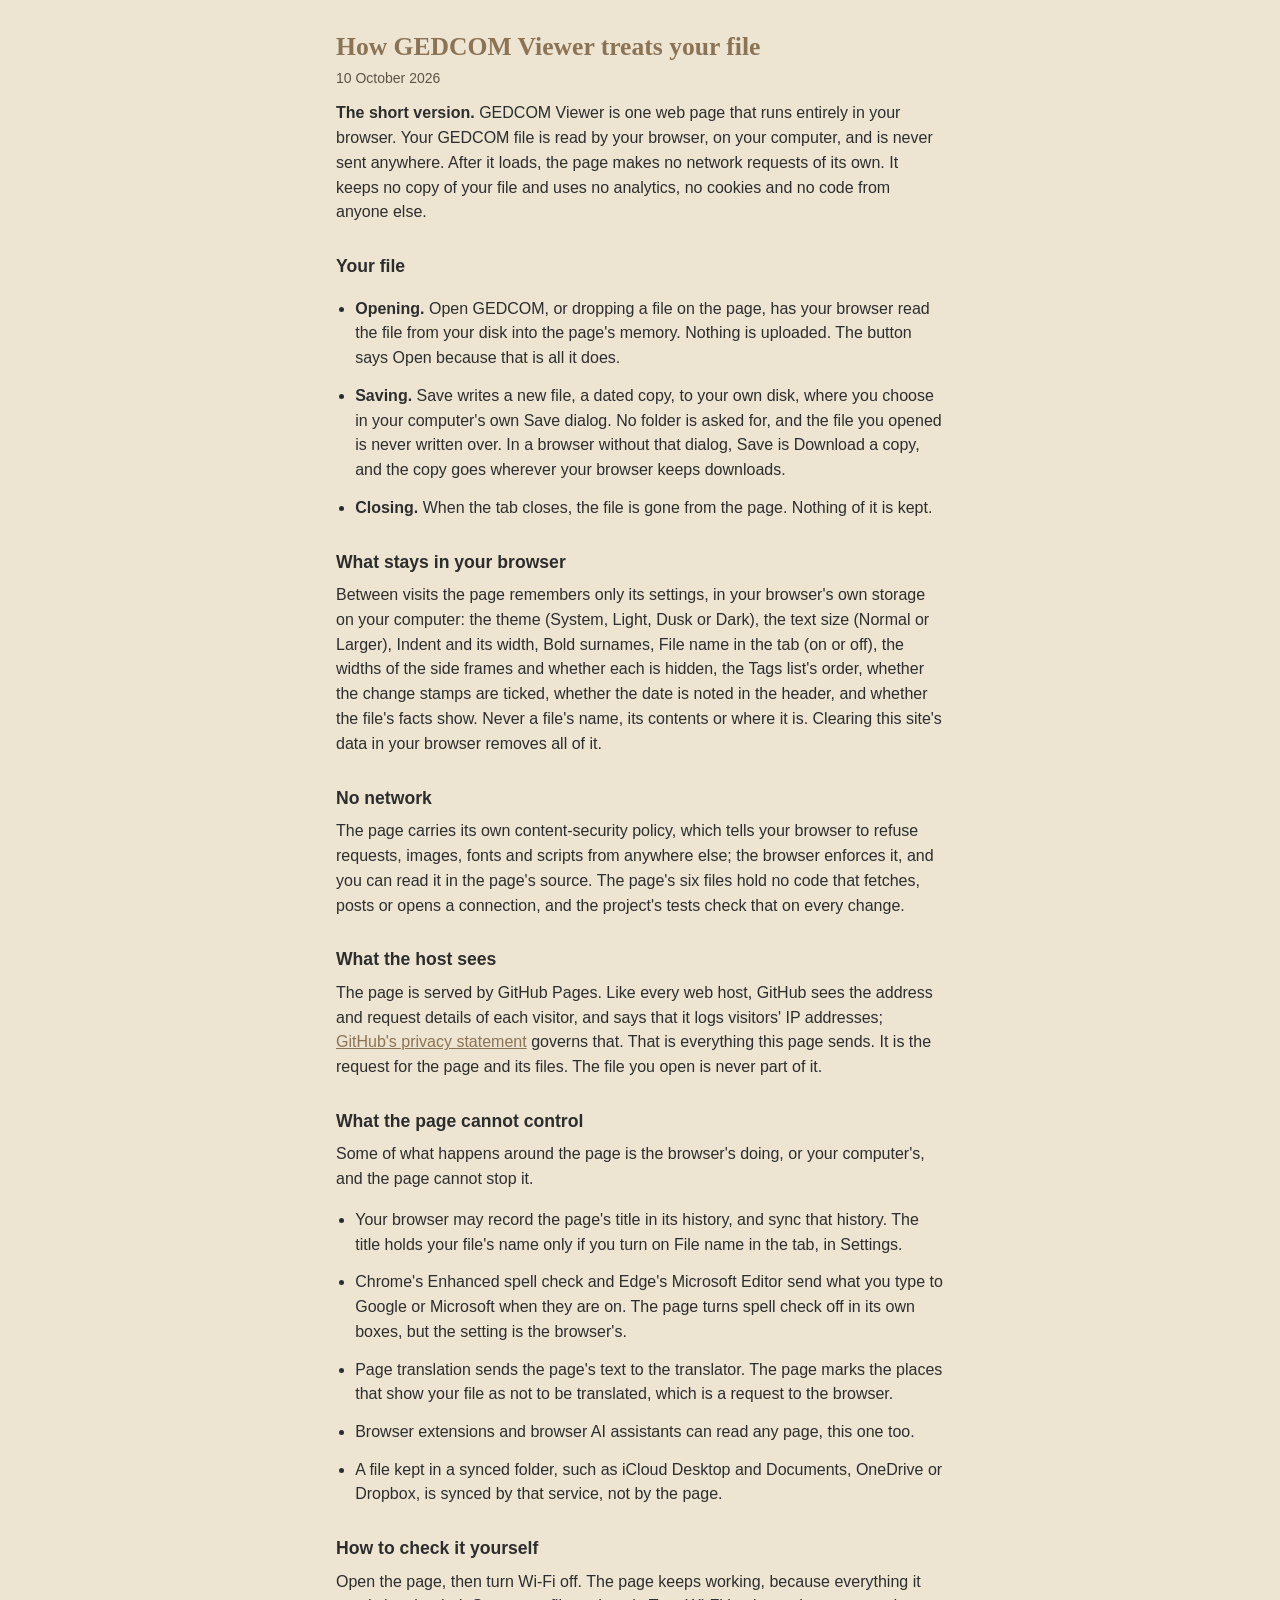
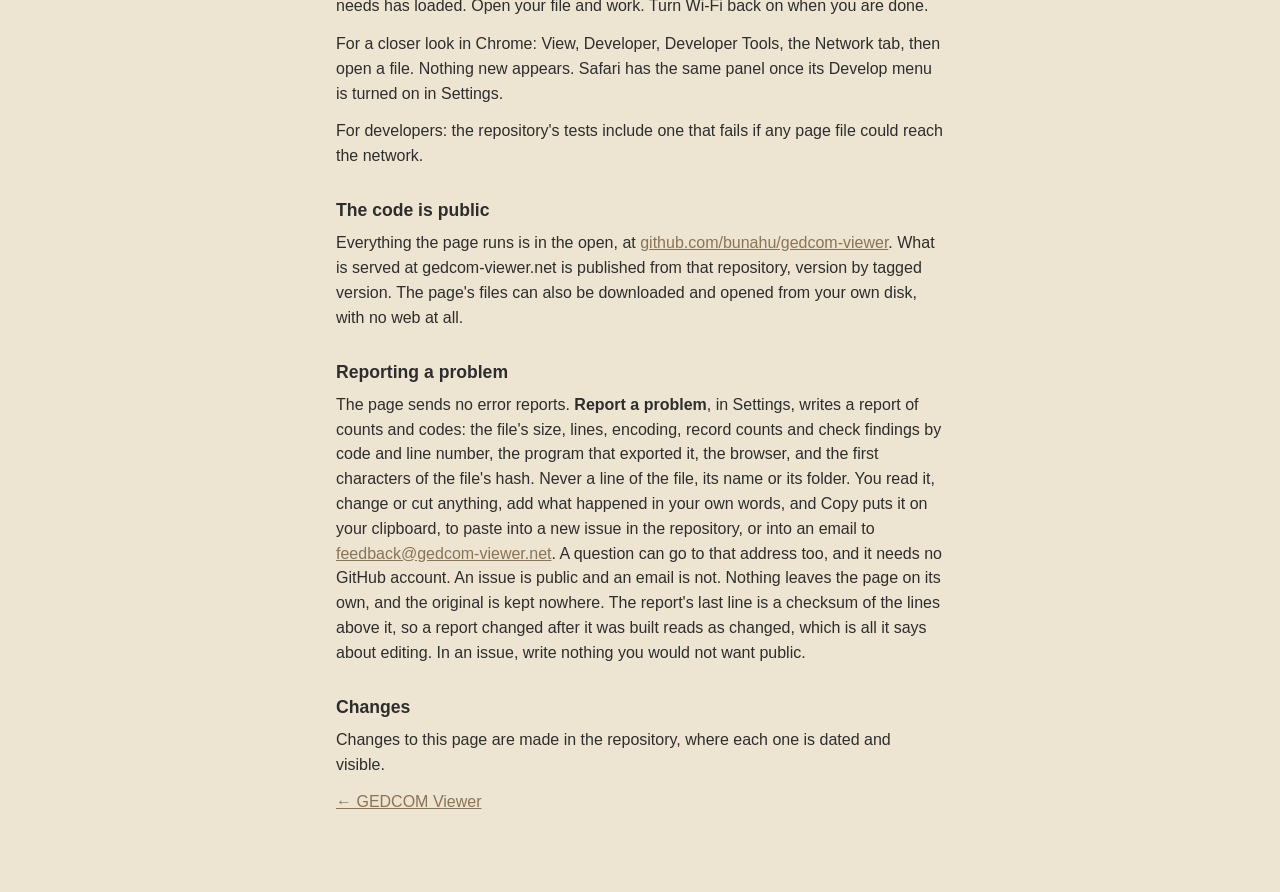
==== commit b00c6fc1: "GEDCOM Viewer 0.6.3: the empty page as 0.6.0 had it; the sample withdrawn With no file open the page" ====
--- a/privacy.html
+++ b/privacy.html
@@ -34,10 +34,6 @@
 your browser keeps downloads.</li>
 <li><strong>Closing.</strong> When the tab closes, the file is gone from the page. Nothing of it is
 kept.</li>
-<li><strong>The sample.</strong> Try a sample family opens George Washington's relations, a
-public-domain file from the
-<a href="https://github.com/D-Jeffrey/gedcom-samples">gedcom-samples</a> collection that is part of
-the page, so opening it sends nothing.</li>
 </ul>
 
 <h2>What stays in your browser</h2>
@@ -51,7 +47,7 @@
 <h2>No network</h2>
 <p>The page carries its own content-security policy, which tells your browser to refuse requests,
 images, fonts and scripts from anywhere else; the browser enforces it, and you can read it in the
-page's source. The page's seven files hold no code that fetches, posts or opens
+page's source. The page's six files hold no code that fetches, posts or opens
 a connection, and the project's tests check that on every change.</p>
 
 <h2>What the host sees</h2>
--- a/style.css
+++ b/style.css
@@ -183,8 +183,6 @@
   --drawer-right-below: 1100px;       /* a window narrower than this has the right frame as a drawer over the lines, not a column (0.6.1); ui.js reads it */
   --drawer-left-below: 800px;         /* …and narrower than this, the left bar too */
   --drawer-shadow: var(--shadow);     /* an open drawer's shadow on the lines */
-  --empty-width: 44em;                /* the first screen's column of text */
-  --empty-gap: 22px;                  /* the space between its parts */
   --aside-shade: color-mix(in srgb, var(--color-text) 28%, transparent);   /* the shade at the number column's edge while the lines are scrolled sideways */
   --frame-ease: 200ms;                /* how long a side frame takes to hide or show */
   --menu-width: 19em;                 /* the Settings menu */
@@ -201,6 +199,7 @@
   --meta-max-height: 60vh;            /* the story of a _META, before it scrolls */
   --table-border: var(--color-border);   /* the tables in a story, and the persons of a _META */
   --list-row-height: 26px;            /* the rows of Records, Checks and Tags */
+  --list-line-height: 20px;           /* one line of a Checks title that goes on past the first: the row grows by this for each (0.6.2) */
   --bar-padding: 8px 14px;
   --gap: 10px;
   --radius: 0.5rem;                   /* inputs, buttons and cards, as the sibling project's */
@@ -224,6 +223,7 @@
   --font-size-grid: 19px;
   --row-height: 30px;
   --list-row-height: 32px;
+  --list-line-height: 24px;
   --strip-height: 44px;
 }
 
@@ -429,13 +429,6 @@
 .middle { grid-column: 3; }
 #split-right { grid-column: 4; }
 .right { grid-column: 5; }
-
-/* The first screen (0.6.1): with no file open, the side columns are not there at all, nor the counts
-   bar or the strip; the main frame holds the whole width. */
-.work.no-file { grid-template-columns: minmax(0, 1fr); }
-.work.no-file > :not(.middle) { display: none; }
-.work.no-file .middle { grid-column: 1 / -1; }
-.counts[hidden], .strip[hidden] { display: none; }
 
 /* The drawers (0.6.1). In a window narrower than --drawer-right-below the right frame leaves its
    column and lies over the lines, which keep the whole width; below --drawer-left-below the left
@@ -548,6 +541,20 @@
 .item.is-removed .main { text-decoration: line-through; color: var(--color-text-muted); }
 .item.is-moved { box-shadow: inset var(--mark-bar) 0 0 var(--mark-moved); }
 .item.is-head .fold { flex: none; width: max(1.4em, var(--fold-hit)); margin-left: -4px; }
+/* a check's title longer than its row (0.6.2): it shows whole, on as many lines as it needs, the fold, the code and
+   the count level with its first line. ui.js sets the row's height, a row and one --list-line-height for each line
+   after the first; the padding keeps the first line where a row of one line has it */
+.item.is-head.is-wrapped {
+  box-sizing: border-box;
+  align-items: flex-start;
+  line-height: var(--list-line-height);
+  padding-top: calc((var(--list-row-height) - var(--list-line-height)) / 2);
+  padding-bottom: calc((var(--list-row-height) - var(--list-line-height)) / 2);
+}
+.item.is-head.is-wrapped .main { white-space: normal; overflow: visible; text-overflow: clip; overflow-wrap: anywhere; }
+.item.is-head.is-wrapped .fold { height: var(--list-line-height); }
+/* the head row the page lays out out of sight, to count the lines a title takes at the list's width */
+.item.is-ruler { position: absolute; top: 0; left: 0; right: 0; height: auto; visibility: hidden; pointer-events: none; }
 
 /* -- the grid ---------------------------------------------------------------------------------- */
 
@@ -769,28 +776,22 @@
   font-size: var(--font-size-small);
 }
 
-/* the first screen: one column of text at the main frame's centre, from its top when the frame is too
-   short for it (0.6.1) */
 .empty {
   position: absolute;
   inset: 0;
   display: flex;
-  overflow: auto;
-  padding: 24px 16px;
-  box-sizing: border-box;
+  flex-direction: column;
+  align-items: center;
+  justify-content: center;
+  gap: 12px;
   background: var(--color-bg-card);
 }
 .empty[hidden] { display: none; }
-.empty-column { margin: auto; max-width: var(--empty-width); display: flex; flex-direction: column; align-items: center; gap: var(--empty-gap); text-align: center; }
-.empty-lead { margin: 0; }
-/* a button, and its line under it */
-.empty-step { display: flex; flex-direction: column; align-items: center; gap: 6px; }
 .empty .button { font-size: 1.1em; padding: 0.5rem 1.4rem; }
 .message { max-width: 34em; text-align: center; color: var(--color-danger); }
-/* the lines under the buttons, and what the page does with a file, and where that is said in full */
-.empty-note { margin: 0; text-align: center; color: var(--color-text-muted); font-size: var(--font-size-small); line-height: 1.5; }
+/* under the button: nothing is uploaded, and where that is said in full */
+.empty-note { max-width: 34em; margin: 0; text-align: center; color: var(--color-text-muted); font-size: var(--font-size-small); line-height: 1.5; }
 .empty-note a { color: var(--color-accent-hover); }
-.empty-note a + a { margin-left: 0.8em; }
 
 /* what an act or a save has to say: at the foot of the grid, until clicked or replaced */
 .notice {
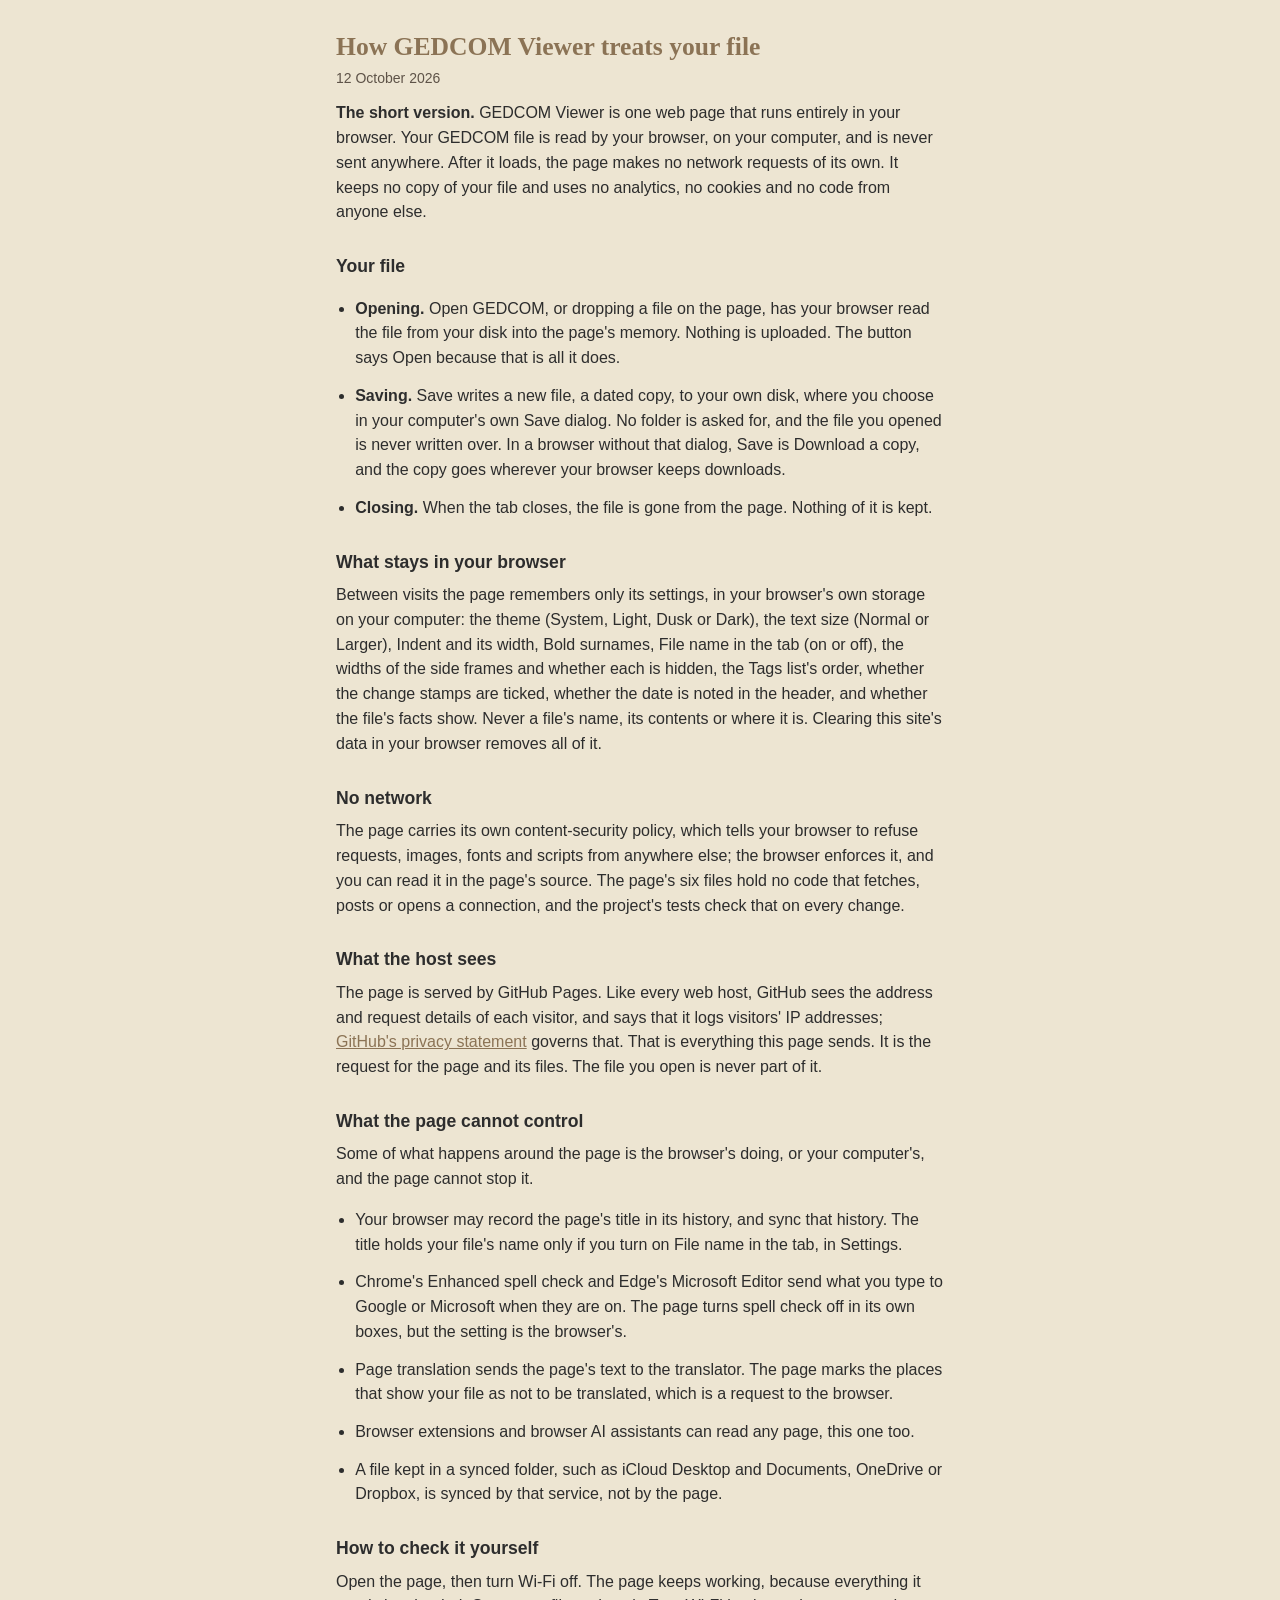
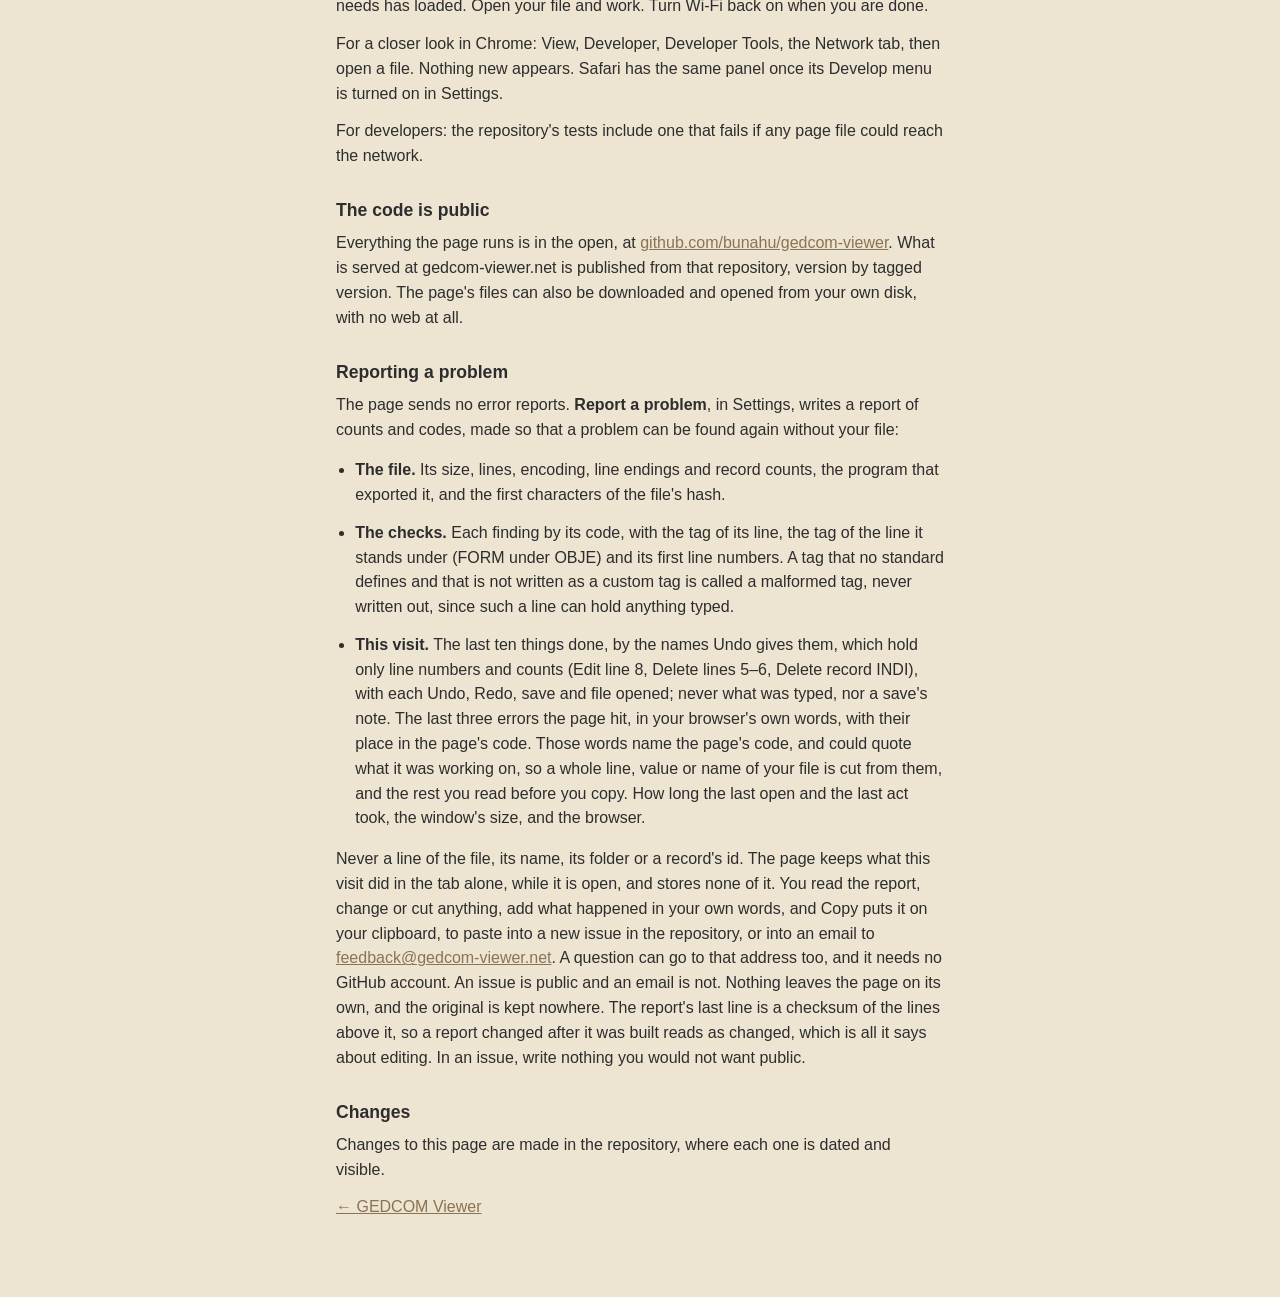
==== commit 7da8e7d2: "Report a problem: the visit's last ten acts by their undo labels, the errors the page hit, each chec" ====
--- a/privacy.html
+++ b/privacy.html
@@ -16,7 +16,7 @@
 
 <main class="prose">
 <h1>How GEDCOM Viewer treats your file</h1>
-<p class="prose-date">10 October 2026</p>
+<p class="prose-date">12 October 2026</p>
 
 <p><strong>The short version.</strong> GEDCOM Viewer is one web page that runs entirely in your
 browser. Your GEDCOM file is read by your browser, on your computer, and is never sent anywhere.
@@ -89,11 +89,26 @@
 
 <h2>Reporting a problem</h2>
 <p>The page sends no error reports. <strong>Report a problem</strong>, in Settings, writes a report of
-counts and codes: the file's size, lines, encoding, record counts and check findings by code and
-line number, the program that exported it, the browser, and the first characters of the file's
-hash. Never a line of the file, its name or its folder. You read it, change or cut anything, add
-what happened in your own words, and Copy puts it on your clipboard, to paste into a new issue in
-the repository, or into an email to
+counts and codes, made so that a problem can be found again without your file:</p>
+<ul>
+<li><strong>The file.</strong> Its size, lines, encoding, line endings and record counts, the
+program that exported it, and the first characters of the file's hash.</li>
+<li><strong>The checks.</strong> Each finding by its code, with the tag of its line, the tag of the
+line it stands under (FORM under OBJE) and its first line numbers. A tag that no standard defines
+and that is not written as a custom tag is called a malformed tag, never written out, since such a
+line can hold anything typed.</li>
+<li><strong>This visit.</strong> The last ten things done, by the names Undo gives them, which hold
+only line numbers and counts (Edit line 8, Delete lines 5–6, Delete record INDI), with each Undo,
+Redo, save and file opened; never what was typed, nor a save's note. The last three errors the page
+hit, in your browser's own words, with their place in the page's code. Those words name the page's
+code, and could quote what it was working on, so a whole line, value or name of your file is cut
+from them, and the rest you read before you copy. How long the last open and the last act took,
+the window's size, and the browser.</li>
+</ul>
+<p>Never a line of the file, its name, its folder or a record's id. The page keeps what this visit
+did in the tab alone, while it is open, and stores none of it. You read the report, change or cut
+anything, add what happened in your own words, and Copy puts it on your clipboard, to paste into a
+new issue in the repository, or into an email to
 <a href="mailto:feedback@gedcom-viewer.net">feedback@gedcom-viewer.net</a>. A question can go to that
 address too, and it needs no GitHub account. An issue is public and an email is not. Nothing leaves
 the page on its own, and the original is kept nowhere. The report's last line is a checksum of the
